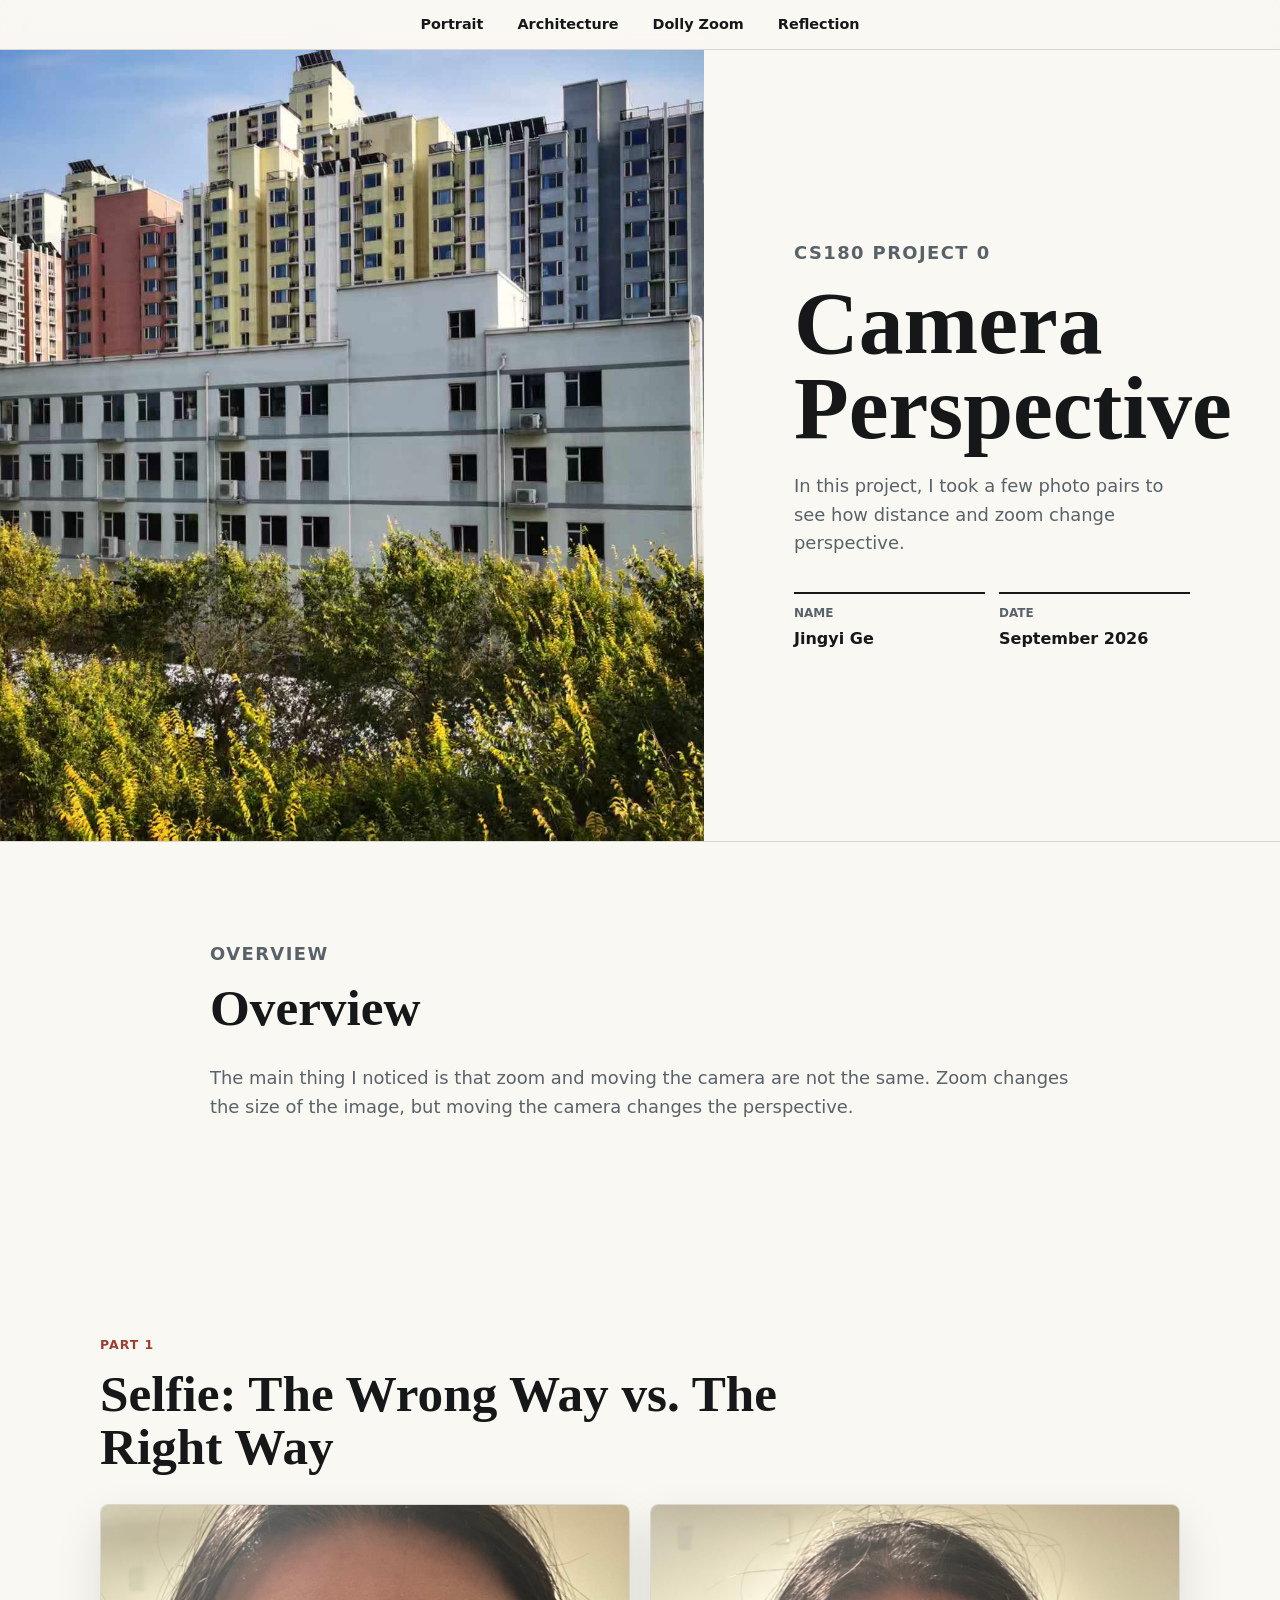
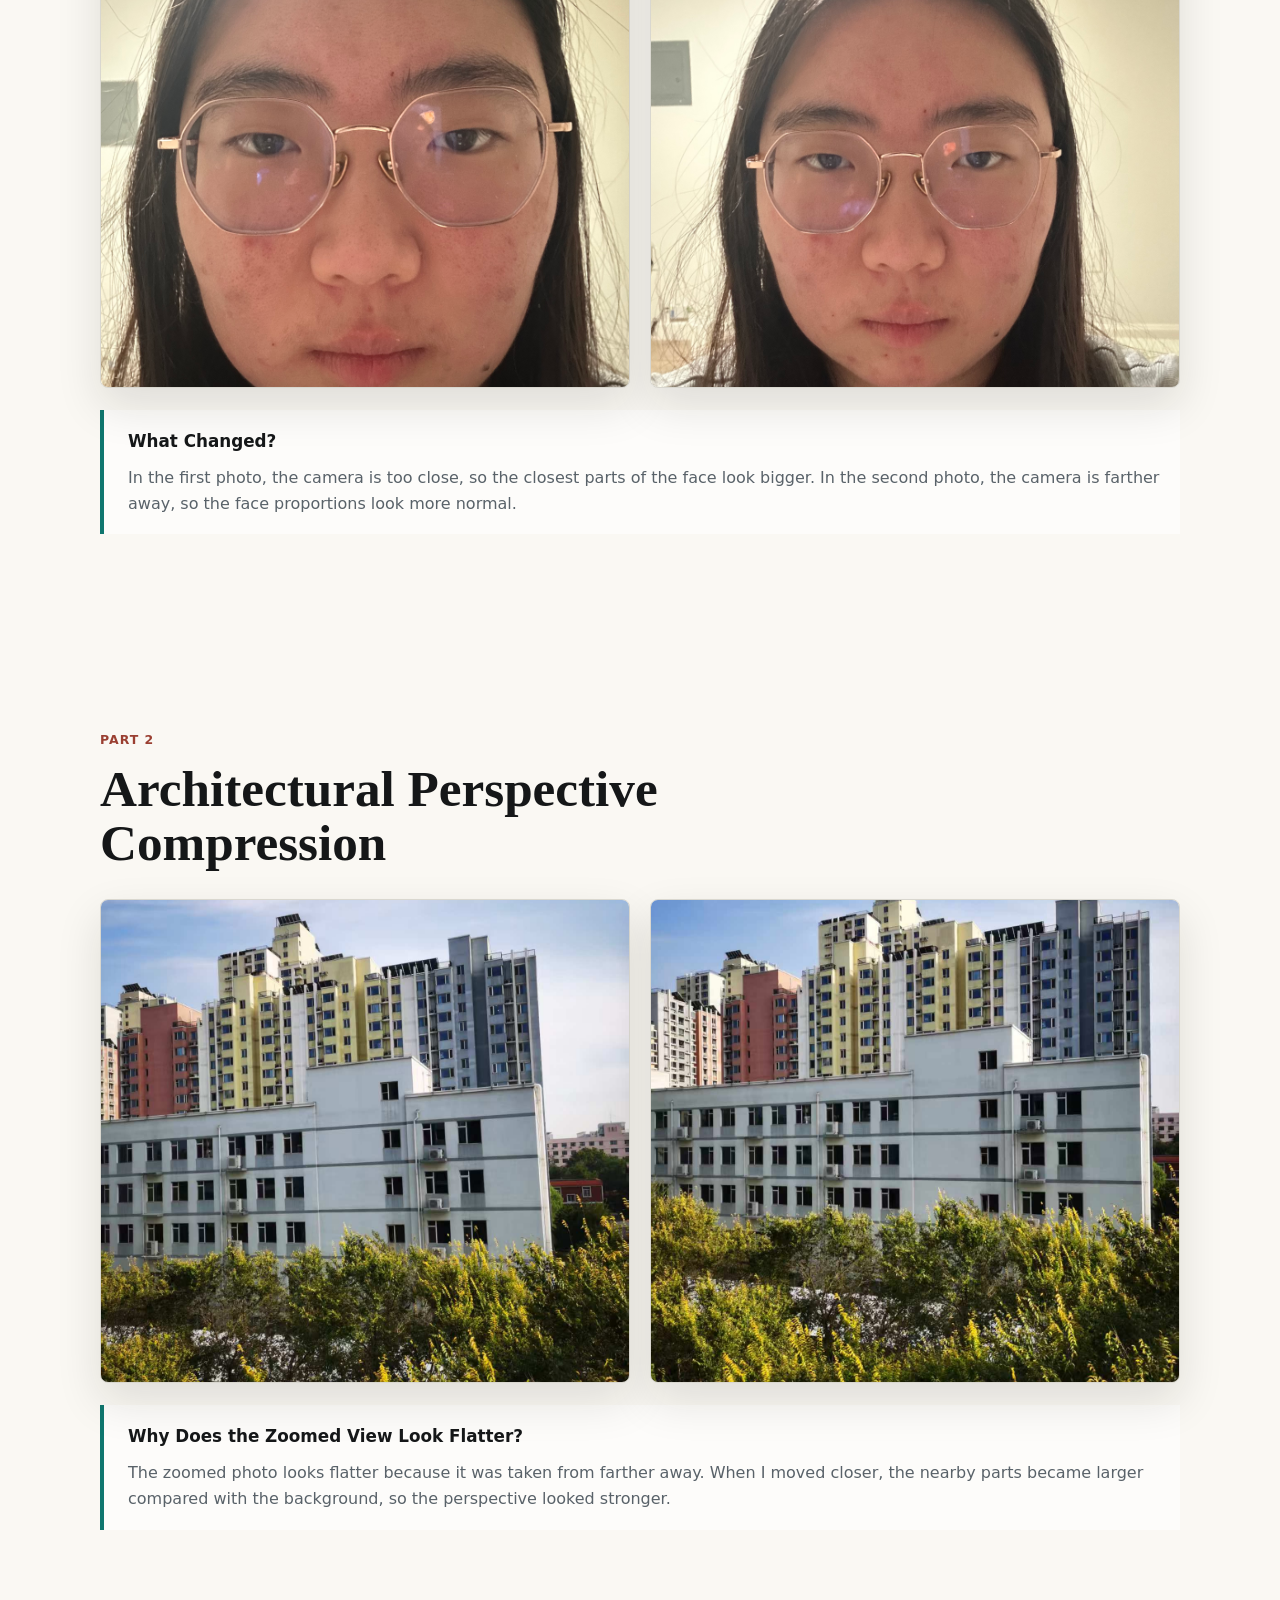
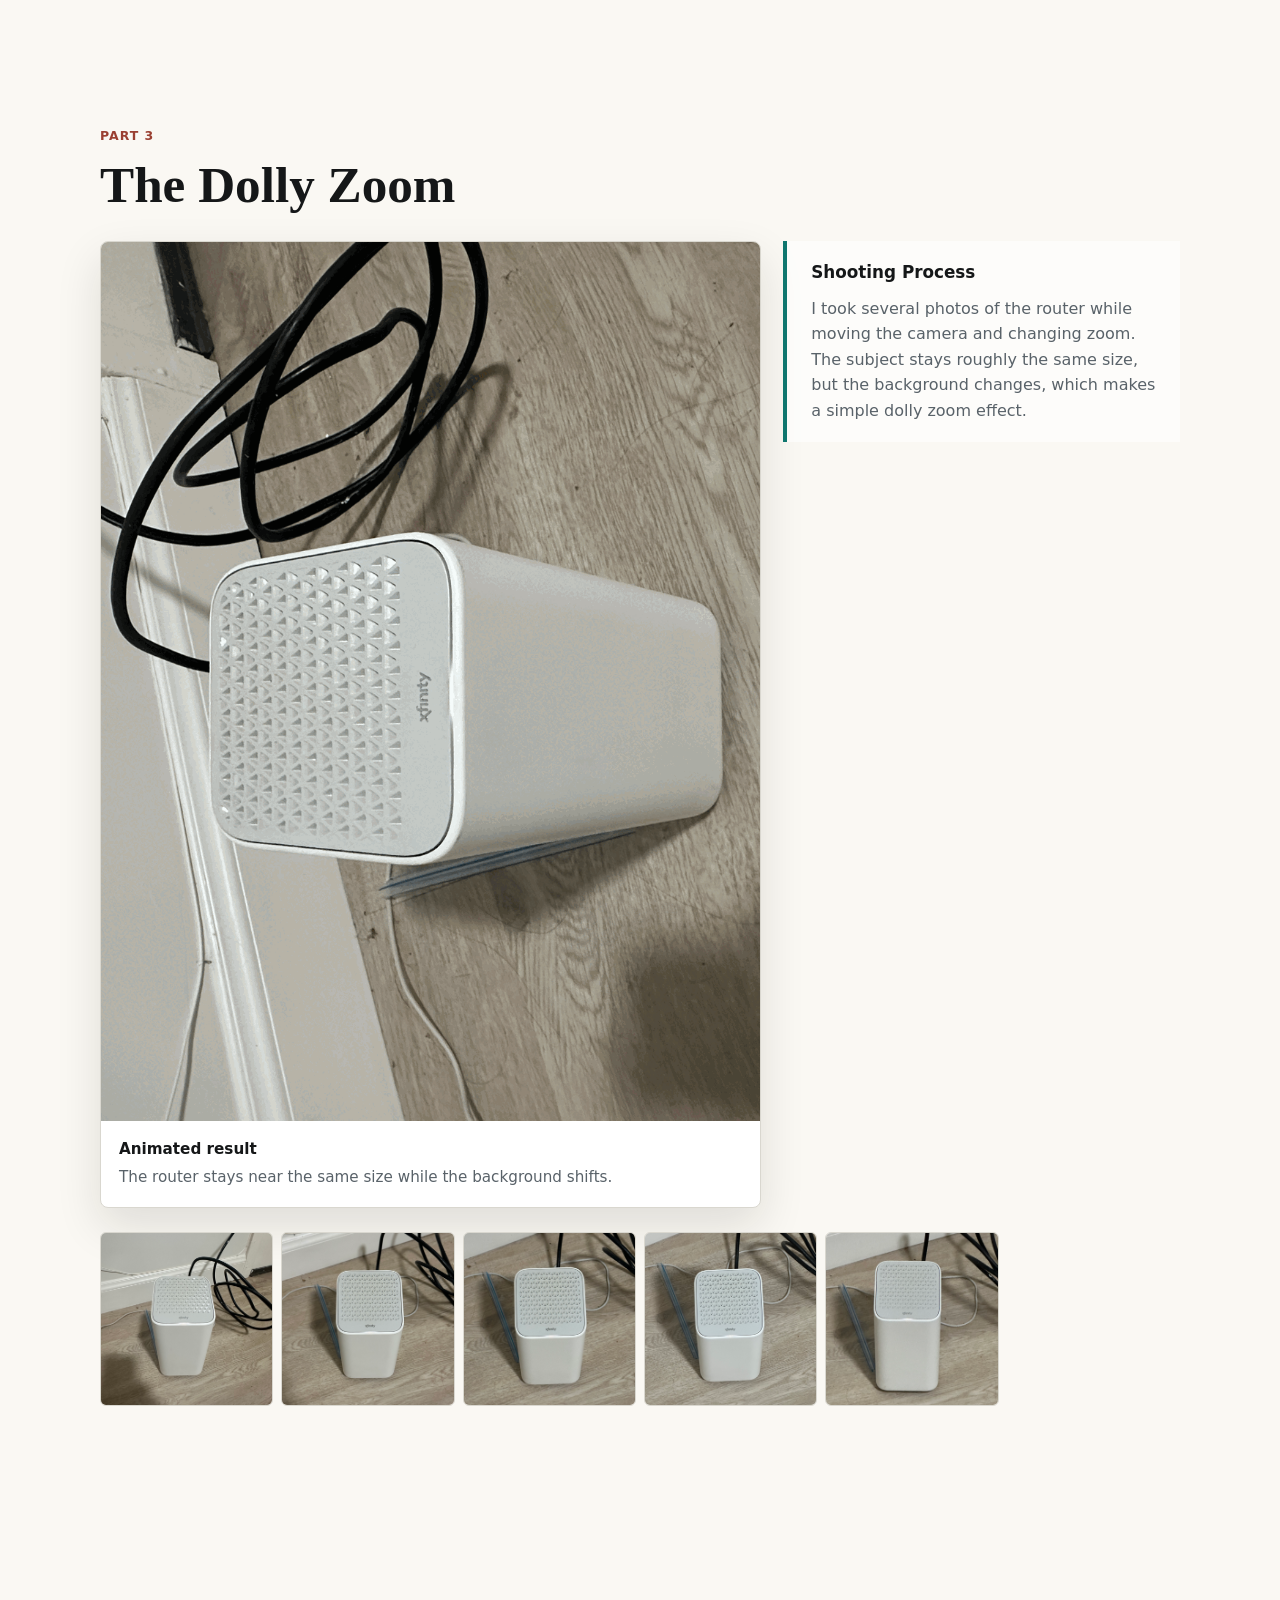
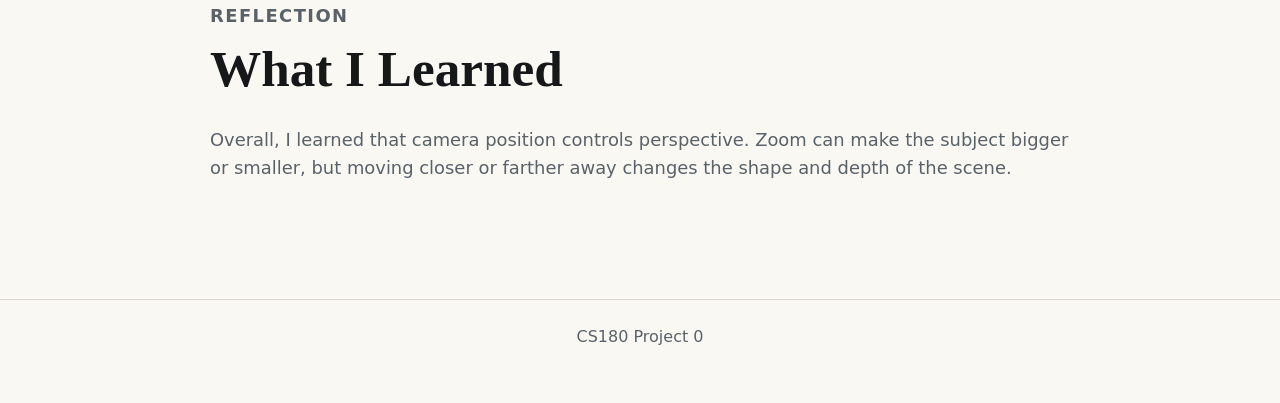
==== index.html @ f75aa6af "Add camera perspective project" ====
<!doctype html>
<html lang="en">
  <head>
    <meta charset="utf-8" />
    <meta name="viewport" content="width=device-width, initial-scale=1" />
    <title>Project 0: Becoming Friends with Your Camera</title>
    <meta
      name="description"
      content="A photography project exploring perspective, focal length, zoom, and the center of projection."
    />
    <link rel="stylesheet" href="assets/css/styles.css" />
  </head>
  <body>
    <header class="site-header">
      <nav class="nav" aria-label="Section navigation">
        <a href="#portrait">Portrait</a>
        <a href="#architecture">Architecture</a>
        <a href="#dolly">Dolly Zoom</a>
        <a href="#reflection">Reflection</a>
      </nav>
    </header>

    <main>
      <section class="hero" aria-labelledby="page-title">
        <div class="hero-media">
          <img
            src="assets/images/hero.jpg"
            alt="A selected project photograph showing perspective and depth"
            data-placeholder="Hero image: replace assets/images/hero.jpg with your favorite project photo"
          />
        </div>
        <div class="hero-copy">
          <p class="eyebrow">CS180 Project 0</p>
          <h1 id="page-title">Camera Perspective</h1>
          <p>
            In this project, I took a few photo pairs to see how distance and zoom
            change perspective.
          </p>
          <dl class="meta">
            <div>
              <dt>Name</dt>
              <dd>Jingyi Ge</dd>
            </div>
            <div>
              <dt>Date</dt>
              <dd>September 2026</dd>
            </div>
          </dl>
        </div>
      </section>

      <section class="section intro" id="overview">
        <div class="section-heading">
          <p class="eyebrow">Overview</p>
          <h2>Overview</h2>
        </div>
        <p>
          The main thing I noticed is that zoom and moving the camera are not the same.
          Zoom changes the size of the image, but moving the camera changes the
          perspective.
        </p>
      </section>

      <section class="section" id="portrait">
        <div class="section-heading">
          <p class="eyebrow">Part 1</p>
          <h2>Selfie: The Wrong Way vs. The Right Way</h2>
        </div>
        <div class="comparison-grid">
          <figure class="photo-card">
            <img
              src="assets/images/portrait-close.jpg"
              alt="Close-up portrait taken from a short distance"
              data-placeholder="Replace with your close-up portrait"
            />
            <figcaption>
              <strong>Close camera position</strong>
              The camera is very close, so the face looks more distorted.
            </figcaption>
          </figure>
          <figure class="photo-card">
            <img
              src="assets/images/portrait-zoom.jpg"
              alt="Portrait taken from farther away with zoom"
              data-placeholder="Replace with your stepped-back zoom portrait"
            />
            <figcaption>
              <strong>Stepped back with zoom</strong>
              I stepped back and zoomed in, so the face looks more natural.
            </figcaption>
          </figure>
        </div>
        <div class="analysis-block">
          <h3>What Changed?</h3>
          <p>
            In the first photo, the camera is too close, so the closest parts of the
            face look bigger. In the second photo, the camera is farther away, so the
            face proportions look more normal.
          </p>
        </div>
      </section>

      <section class="section" id="architecture">
        <div class="section-heading">
          <p class="eyebrow">Part 2</p>
          <h2>Architectural Perspective Compression</h2>
        </div>
        <div class="comparison-grid">
          <figure class="photo-card">
            <img
              src="assets/images/building-zoom.jpg"
              alt="Building photographed from far away with zoom"
              data-placeholder="Replace with your far-away zoomed building photo"
            />
            <figcaption>
              <strong>Far away with zoom</strong>
              From farther away, the buildings look more compressed.
            </figcaption>
          </figure>
          <figure class="photo-card">
            <img
              src="assets/images/building-wide.jpg"
              alt="Building photographed from closer up without zoom"
              data-placeholder="Replace with your close wide-angle building photo"
            />
            <figcaption>
              <strong>Closer without zoom</strong>
              From closer up, the scene has a stronger sense of depth.
            </figcaption>
          </figure>
        </div>
        <div class="analysis-block">
          <h3>Why Does the Zoomed View Look Flatter?</h3>
          <p>
            The zoomed photo looks flatter because it was taken from farther away.
            When I moved closer, the nearby parts became larger compared with the
            background, so the perspective looked stronger.
          </p>
        </div>
      </section>

      <section class="section dolly" id="dolly">
        <div class="section-heading">
          <p class="eyebrow">Part 3</p>
          <h2>The Dolly Zoom</h2>
        </div>
        <div class="dolly-layout">
          <figure class="photo-card feature-card">
            <img
              src="assets/gifs/dolly-zoom.gif"
              alt="Animated dolly zoom made from still photos"
              data-placeholder="Replace with your animated dolly zoom GIF"
            />
            <figcaption>
              <strong>Animated result</strong>
              The router stays near the same size while the background shifts.
            </figcaption>
          </figure>
          <div class="analysis-block">
            <h3>Shooting Process</h3>
            <p>
              I took several photos of the router while moving the camera and changing
              zoom. The subject stays roughly the same size, but the background changes,
              which makes a simple dolly zoom effect.
            </p>
          </div>
        </div>
        <div class="strip" aria-label="Dolly zoom frame strip">
          <img src="assets/images/dolly-01.jpg" alt="Dolly zoom frame 1" />
          <img src="assets/images/dolly-02.jpg" alt="Dolly zoom frame 2" />
          <img src="assets/images/dolly-03.jpg" alt="Dolly zoom frame 3" />
          <img src="assets/images/dolly-04.jpg" alt="Dolly zoom frame 4" />
          <img src="assets/images/dolly-05.jpg" alt="Dolly zoom frame 5" />
        </div>
      </section>

      <section class="section reflection" id="reflection">
        <div class="section-heading">
          <p class="eyebrow">Reflection</p>
          <h2>What I Learned</h2>
        </div>
        <p>
          Overall, I learned that camera position controls perspective. Zoom can make
          the subject bigger or smaller, but moving closer or farther away changes the
          shape and depth of the scene.
        </p>
      </section>
    </main>

    <footer class="footer">
      <p>
        CS180 Project 0
      </p>
    </footer>

    <script src="assets/js/placeholders.js"></script>
  </body>
</html>
---- assets/css/styles.css ----
:root {
  color-scheme: light;
  --ink: #151718;
  --muted: #596269;
  --paper: #faf8f3;
  --surface: #ffffff;
  --line: #d9d7cf;
  --accent: #0f766e;
  --accent-dark: #124f4a;
  --brick: #9a3f31;
  --gold: #c38b28;
  --shadow: 0 18px 45px rgba(23, 23, 20, 0.12);
  --radius: 8px;
  font-family:
    Inter, ui-sans-serif, system-ui, -apple-system, BlinkMacSystemFont, "Segoe UI",
    sans-serif;
}

* {
  box-sizing: border-box;
}

html {
  scroll-behavior: smooth;
}

body {
  margin: 0;
  background: var(--paper);
  color: var(--ink);
  line-height: 1.6;
}

img {
  display: block;
  width: 100%;
  height: 100%;
  object-fit: cover;
  background: #ece8de;
}

.site-header {
  position: sticky;
  top: 0;
  z-index: 10;
  border-bottom: 1px solid rgba(21, 23, 24, 0.14);
  background: rgba(250, 248, 243, 0.88);
  backdrop-filter: blur(16px);
}

.nav {
  display: flex;
  justify-content: center;
  gap: clamp(12px, 3vw, 34px);
  max-width: 1120px;
  margin: 0 auto;
  padding: 13px 20px;
  overflow-x: auto;
}

.nav a {
  color: var(--ink);
  font-size: 0.9rem;
  font-weight: 700;
  text-decoration: none;
  white-space: nowrap;
}

.nav a:hover,
.nav a:focus-visible {
  color: var(--accent);
}

.hero {
  display: grid;
  grid-template-columns: minmax(0, 1.1fr) minmax(340px, 0.9fr);
  min-height: 88vh;
  border-bottom: 1px solid var(--line);
}

.hero-media {
  min-height: 480px;
  background: #d8d1c2;
}

.hero-copy {
  align-self: center;
  max-width: 620px;
  padding: clamp(42px, 8vw, 90px);
}

.eyebrow {
  margin: 0 0 12px;
  color: var(--brick);
  font-size: 0.78rem;
  font-weight: 800;
  letter-spacing: 0.08em;
  text-transform: uppercase;
}

h1,
h2,
h3,
p {
  margin-top: 0;
}

h1 {
  margin-bottom: 22px;
  font-family: Georgia, "Times New Roman", serif;
  font-size: clamp(3rem, 7vw, 6.8rem);
  line-height: 0.95;
  letter-spacing: 0;
}

h2 {
  margin-bottom: 16px;
  font-family: Georgia, "Times New Roman", serif;
  font-size: clamp(2rem, 4vw, 3.8rem);
  line-height: 1.04;
  letter-spacing: 0;
}

h3 {
  margin-bottom: 10px;
  font-size: 1.05rem;
}

.hero-copy > p {
  max-width: 46rem;
  color: var(--muted);
  font-size: 1.12rem;
}

.meta {
  display: grid;
  grid-template-columns: repeat(2, minmax(0, 1fr));
  gap: 14px;
  margin: 34px 0 0;
}

.meta div {
  border-top: 2px solid var(--ink);
  padding-top: 10px;
}

.meta dt {
  color: var(--muted);
  font-size: 0.75rem;
  font-weight: 800;
  text-transform: uppercase;
}

.meta dd {
  margin: 3px 0 0;
  font-weight: 800;
}

.section {
  max-width: 1120px;
  margin: 0 auto;
  padding: clamp(54px, 8vw, 98px) 20px;
}

.intro,
.reflection {
  max-width: 900px;
}

.intro p,
.reflection p {
  color: var(--muted);
  font-size: 1.12rem;
}

.section-heading {
  max-width: 780px;
  margin-bottom: 30px;
}

.comparison-grid {
  display: grid;
  grid-template-columns: repeat(2, minmax(0, 1fr));
  gap: 20px;
}

.photo-card {
  margin: 0;
  overflow: hidden;
  border: 1px solid var(--line);
  border-radius: var(--radius);
  background: var(--surface);
  box-shadow: var(--shadow);
}

.photo-card img {
  aspect-ratio: 4 / 3;
}

.photo-card figcaption {
  padding: 16px 18px 18px;
  color: var(--muted);
  font-size: 0.95rem;
}

.photo-card strong {
  display: block;
  margin-bottom: 4px;
  color: var(--ink);
}

.analysis-block {
  margin-top: 22px;
  border-left: 4px solid var(--accent);
  padding: 18px 20px 18px 24px;
  background: rgba(255, 255, 255, 0.62);
}

.analysis-block p {
  margin-bottom: 0;
  color: var(--muted);
}

.dolly-layout {
  display: grid;
  grid-template-columns: minmax(0, 1.25fr) minmax(300px, 0.75fr);
  gap: 22px;
  align-items: start;
}

.dolly-layout .analysis-block {
  margin-top: 0;
}

.feature-card img {
  aspect-ratio: 3 / 4;
}

.strip {
  display: grid;
  grid-template-columns: repeat(6, minmax(0, 1fr));
  gap: 8px;
  margin-top: 24px;
}

.strip img {
  aspect-ratio: 1 / 1;
  border-radius: 6px;
  border: 1px solid var(--line);
}

.footer {
  border-top: 1px solid var(--line);
  padding: 24px 20px 38px;
  color: var(--muted);
  text-align: center;
}

.missing-image {
  display: grid;
  min-height: 240px;
  place-items: center;
  padding: 24px;
  background:
    linear-gradient(135deg, rgba(15, 118, 110, 0.18), rgba(154, 63, 49, 0.14)),
    #f1ece1;
  color: var(--accent-dark);
  font-weight: 800;
  text-align: center;
}

@media (max-width: 820px) {
  .hero,
  .comparison-grid,
  .dolly-layout {
    grid-template-columns: 1fr;
  }

  .hero {
    min-height: auto;
  }

  .hero-media {
    min-height: 46vh;
  }

  .hero-copy {
    padding: 38px 20px 52px;
  }

  .meta {
    grid-template-columns: 1fr;
  }

  .strip {
    grid-template-columns: repeat(3, minmax(0, 1fr));
  }
}

@media print {
  .site-header {
    position: static;
  }

  .section {
    break-inside: avoid;
    padding-top: 44px;
    padding-bottom: 44px;
  }

  .hero {
    min-height: auto;
  }
}
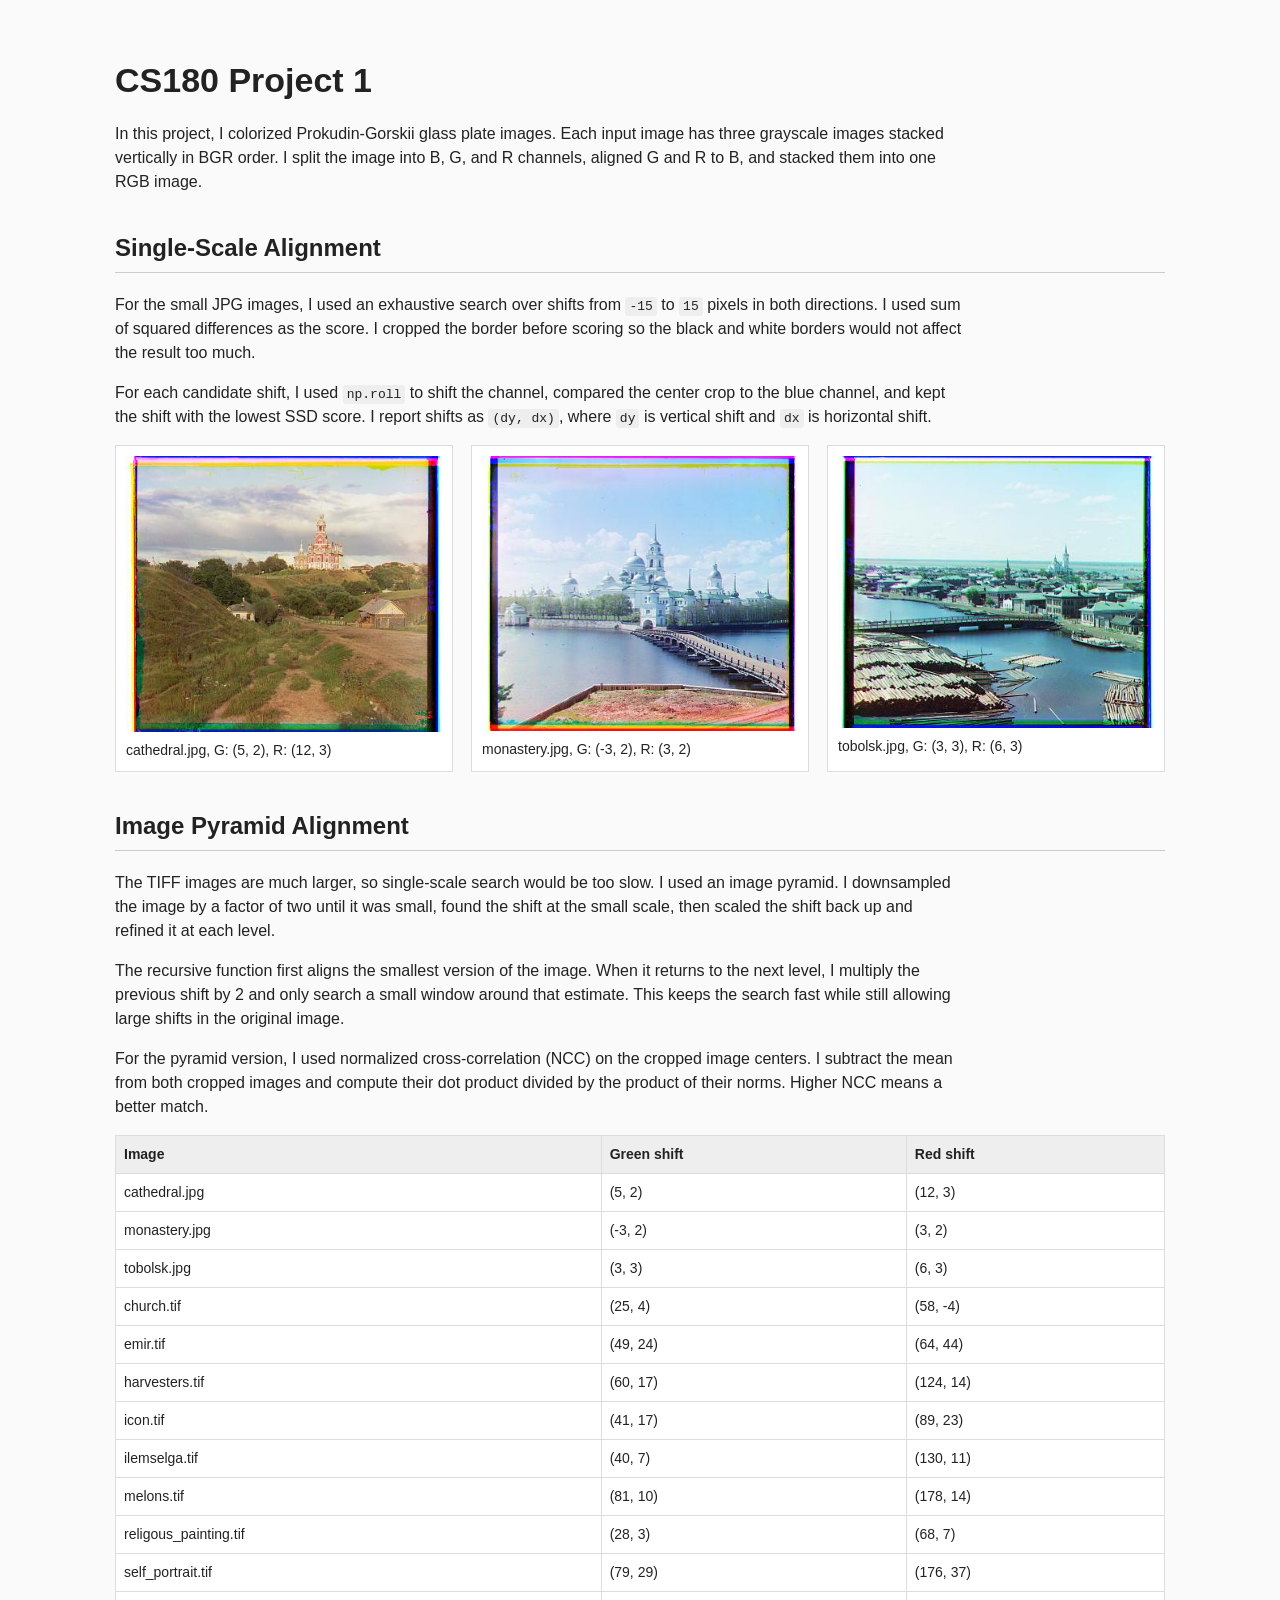
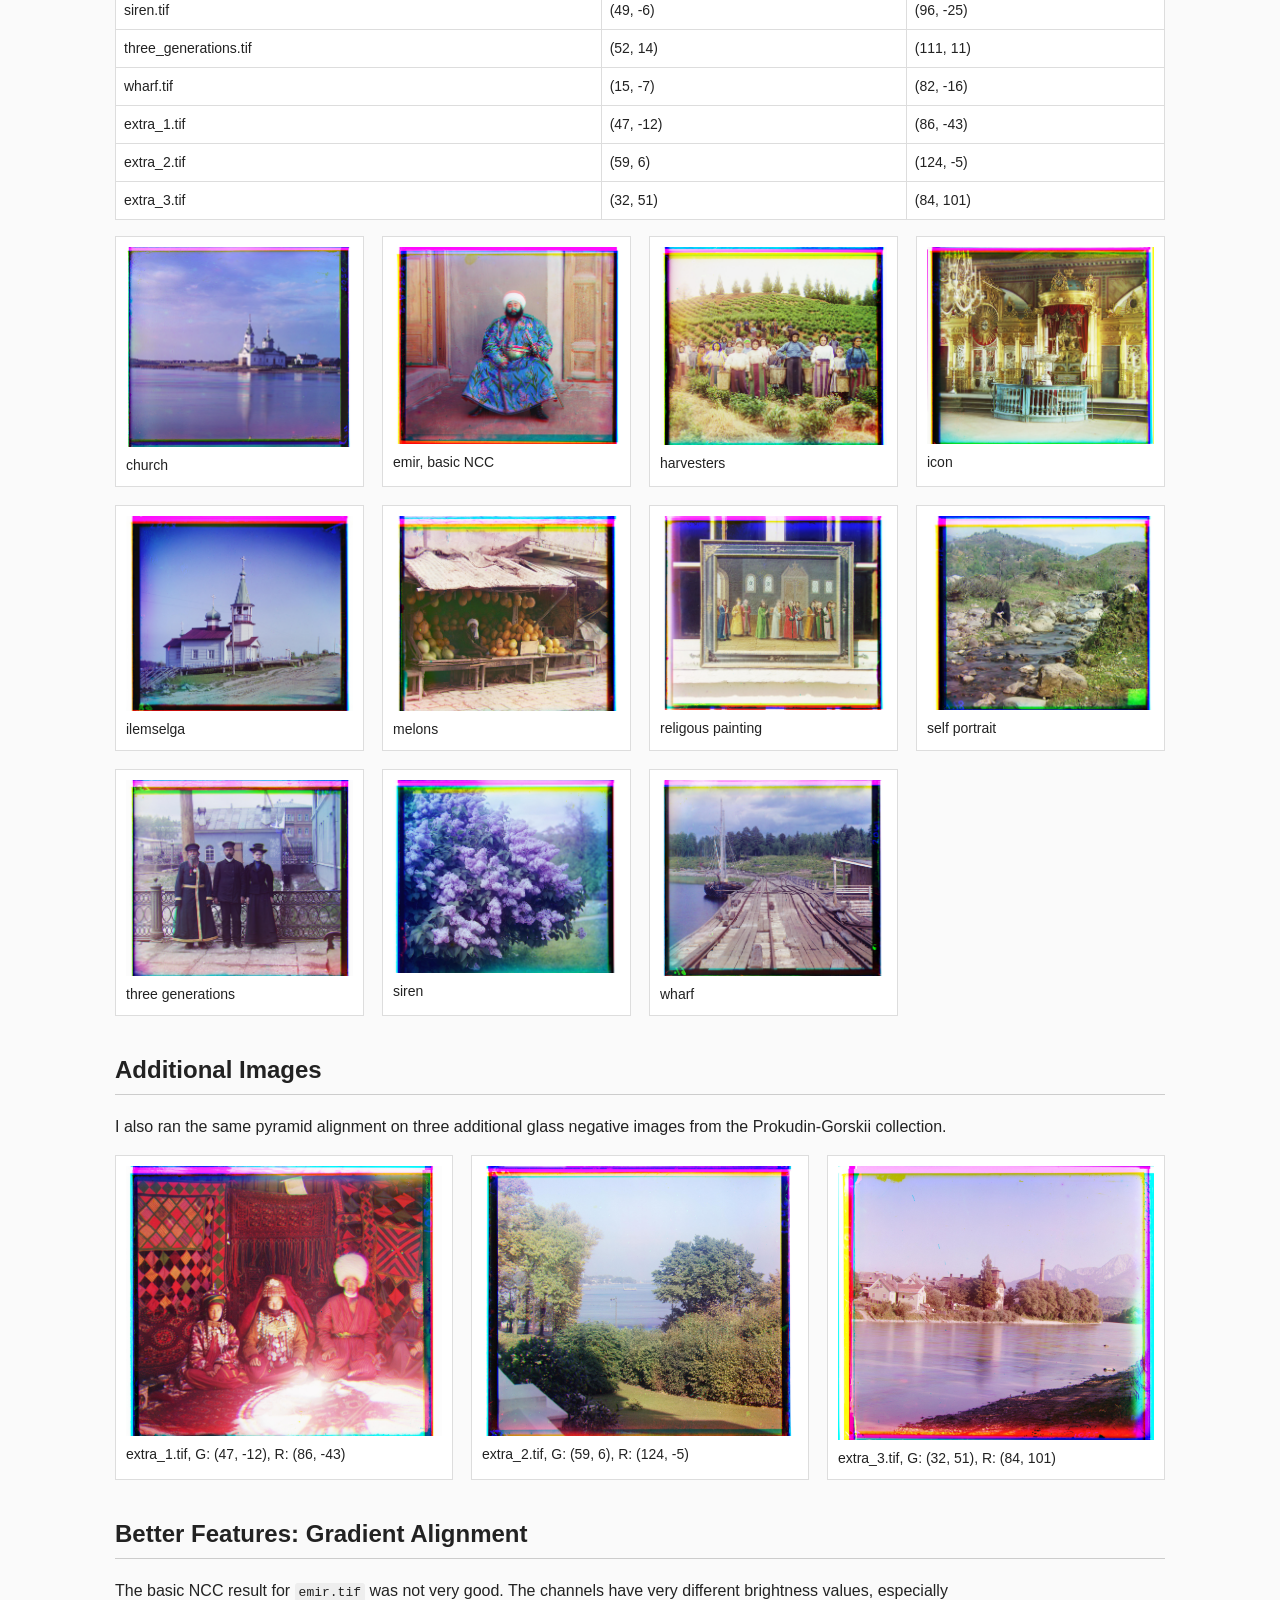
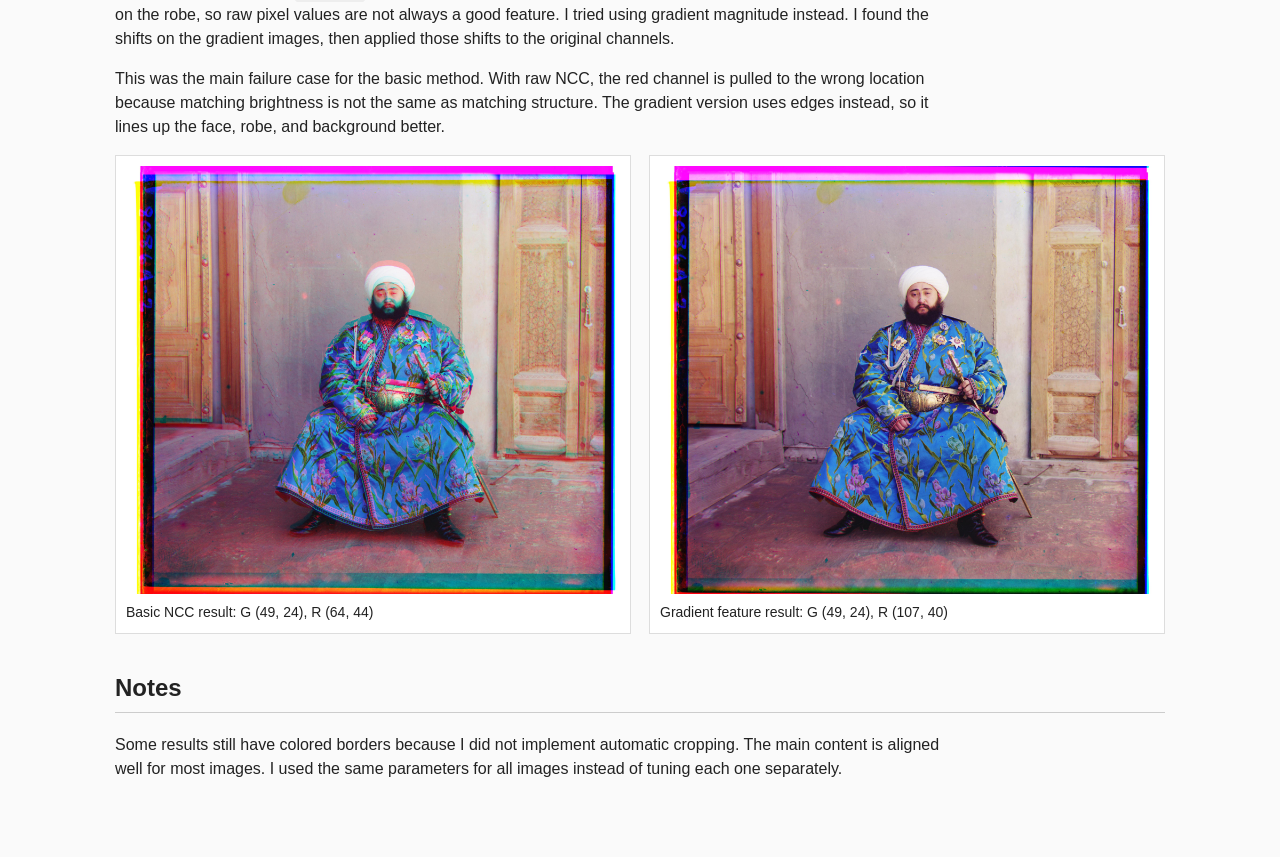
==== commit 140185a8: "Add project 1 website" ====
--- a/index.html
+++ b/index.html
@@ -1,198 +1,234 @@
 <!doctype html>
 <html lang="en">
-  <head>
-    <meta charset="utf-8" />
-    <meta name="viewport" content="width=device-width, initial-scale=1" />
-    <title>Project 0: Becoming Friends with Your Camera</title>
-    <meta
-      name="description"
-      content="A photography project exploring perspective, focal length, zoom, and the center of projection."
-    />
-    <link rel="stylesheet" href="assets/css/styles.css" />
-  </head>
-  <body>
-    <header class="site-header">
-      <nav class="nav" aria-label="Section navigation">
-        <a href="#portrait">Portrait</a>
-        <a href="#architecture">Architecture</a>
-        <a href="#dolly">Dolly Zoom</a>
-        <a href="#reflection">Reflection</a>
-      </nav>
-    </header>
-
-    <main>
-      <section class="hero" aria-labelledby="page-title">
-        <div class="hero-media">
-          <img
-            src="assets/images/hero.jpg"
-            alt="A selected project photograph showing perspective and depth"
-            data-placeholder="Hero image: replace assets/images/hero.jpg with your favorite project photo"
-          />
-        </div>
-        <div class="hero-copy">
-          <p class="eyebrow">CS180 Project 0</p>
-          <h1 id="page-title">Camera Perspective</h1>
-          <p>
-            In this project, I took a few photo pairs to see how distance and zoom
-            change perspective.
-          </p>
-          <dl class="meta">
-            <div>
-              <dt>Name</dt>
-              <dd>Jingyi Ge</dd>
-            </div>
-            <div>
-              <dt>Date</dt>
-              <dd>September 2026</dd>
-            </div>
-          </dl>
-        </div>
-      </section>
-
-      <section class="section intro" id="overview">
-        <div class="section-heading">
-          <p class="eyebrow">Overview</p>
-          <h2>Overview</h2>
-        </div>
-        <p>
-          The main thing I noticed is that zoom and moving the camera are not the same.
-          Zoom changes the size of the image, but moving the camera changes the
-          perspective.
-        </p>
-      </section>
-
-      <section class="section" id="portrait">
-        <div class="section-heading">
-          <p class="eyebrow">Part 1</p>
-          <h2>Selfie: The Wrong Way vs. The Right Way</h2>
-        </div>
-        <div class="comparison-grid">
-          <figure class="photo-card">
-            <img
-              src="assets/images/portrait-close.jpg"
-              alt="Close-up portrait taken from a short distance"
-              data-placeholder="Replace with your close-up portrait"
-            />
-            <figcaption>
-              <strong>Close camera position</strong>
-              The camera is very close, so the face looks more distorted.
-            </figcaption>
-          </figure>
-          <figure class="photo-card">
-            <img
-              src="assets/images/portrait-zoom.jpg"
-              alt="Portrait taken from farther away with zoom"
-              data-placeholder="Replace with your stepped-back zoom portrait"
-            />
-            <figcaption>
-              <strong>Stepped back with zoom</strong>
-              I stepped back and zoomed in, so the face looks more natural.
-            </figcaption>
-          </figure>
-        </div>
-        <div class="analysis-block">
-          <h3>What Changed?</h3>
-          <p>
-            In the first photo, the camera is too close, so the closest parts of the
-            face look bigger. In the second photo, the camera is farther away, so the
-            face proportions look more normal.
-          </p>
-        </div>
-      </section>
-
-      <section class="section" id="architecture">
-        <div class="section-heading">
-          <p class="eyebrow">Part 2</p>
-          <h2>Architectural Perspective Compression</h2>
-        </div>
-        <div class="comparison-grid">
-          <figure class="photo-card">
-            <img
-              src="assets/images/building-zoom.jpg"
-              alt="Building photographed from far away with zoom"
-              data-placeholder="Replace with your far-away zoomed building photo"
-            />
-            <figcaption>
-              <strong>Far away with zoom</strong>
-              From farther away, the buildings look more compressed.
-            </figcaption>
-          </figure>
-          <figure class="photo-card">
-            <img
-              src="assets/images/building-wide.jpg"
-              alt="Building photographed from closer up without zoom"
-              data-placeholder="Replace with your close wide-angle building photo"
-            />
-            <figcaption>
-              <strong>Closer without zoom</strong>
-              From closer up, the scene has a stronger sense of depth.
-            </figcaption>
-          </figure>
-        </div>
-        <div class="analysis-block">
-          <h3>Why Does the Zoomed View Look Flatter?</h3>
-          <p>
-            The zoomed photo looks flatter because it was taken from farther away.
-            When I moved closer, the nearby parts became larger compared with the
-            background, so the perspective looked stronger.
-          </p>
-        </div>
-      </section>
-
-      <section class="section dolly" id="dolly">
-        <div class="section-heading">
-          <p class="eyebrow">Part 3</p>
-          <h2>The Dolly Zoom</h2>
-        </div>
-        <div class="dolly-layout">
-          <figure class="photo-card feature-card">
-            <img
-              src="assets/gifs/dolly-zoom.gif"
-              alt="Animated dolly zoom made from still photos"
-              data-placeholder="Replace with your animated dolly zoom GIF"
-            />
-            <figcaption>
-              <strong>Animated result</strong>
-              The router stays near the same size while the background shifts.
-            </figcaption>
-          </figure>
-          <div class="analysis-block">
-            <h3>Shooting Process</h3>
-            <p>
-              I took several photos of the router while moving the camera and changing
-              zoom. The subject stays roughly the same size, but the background changes,
-              which makes a simple dolly zoom effect.
-            </p>
-          </div>
-        </div>
-        <div class="strip" aria-label="Dolly zoom frame strip">
-          <img src="assets/images/dolly-01.jpg" alt="Dolly zoom frame 1" />
-          <img src="assets/images/dolly-02.jpg" alt="Dolly zoom frame 2" />
-          <img src="assets/images/dolly-03.jpg" alt="Dolly zoom frame 3" />
-          <img src="assets/images/dolly-04.jpg" alt="Dolly zoom frame 4" />
-          <img src="assets/images/dolly-05.jpg" alt="Dolly zoom frame 5" />
-        </div>
-      </section>
-
-      <section class="section reflection" id="reflection">
-        <div class="section-heading">
-          <p class="eyebrow">Reflection</p>
-          <h2>What I Learned</h2>
-        </div>
-        <p>
-          Overall, I learned that camera position controls perspective. Zoom can make
-          the subject bigger or smaller, but moving closer or farther away changes the
-          shape and depth of the scene.
-        </p>
-      </section>
-    </main>
-
-    <footer class="footer">
-      <p>
-        CS180 Project 0
-      </p>
-    </footer>
-
-    <script src="assets/js/placeholders.js"></script>
-  </body>
+<head>
+  <meta charset="utf-8">
+  <meta name="viewport" content="width=device-width, initial-scale=1">
+  <title>CS180 Project 1</title>
+  <style>
+    body {
+      margin: 0;
+      font-family: Arial, Helvetica, sans-serif;
+      line-height: 1.5;
+      color: #222;
+      background: #fafafa;
+    }
+    main {
+      max-width: 1050px;
+      margin: 0 auto;
+      padding: 32px 20px 60px;
+    }
+    h1 {
+      margin-bottom: 6px;
+      font-size: 34px;
+    }
+    h2 {
+      margin-top: 36px;
+      padding-bottom: 6px;
+      border-bottom: 1px solid #ccc;
+    }
+    p {
+      max-width: 850px;
+    }
+    code {
+      background: #eee;
+      padding: 2px 4px;
+      border-radius: 3px;
+    }
+    .grid {
+      display: grid;
+      grid-template-columns: repeat(auto-fit, minmax(220px, 1fr));
+      gap: 18px;
+      margin-top: 16px;
+    }
+    figure {
+      margin: 0;
+      background: white;
+      border: 1px solid #ddd;
+      padding: 10px;
+    }
+    img {
+      width: 100%;
+      display: block;
+      cursor: zoom-in;
+    }
+    figcaption {
+      margin-top: 8px;
+      font-size: 14px;
+    }
+    table {
+      border-collapse: collapse;
+      width: 100%;
+      background: white;
+      margin-top: 14px;
+      font-size: 14px;
+    }
+    th, td {
+      border: 1px solid #ddd;
+      padding: 8px;
+      text-align: left;
+    }
+    th {
+      background: #eee;
+    }
+  </style>
+</head>
+<body>
+  <main>
+    <h1>CS180 Project 1</h1>
+    <p>
+      In this project, I colorized Prokudin-Gorskii glass plate images. Each input image has
+      three grayscale images stacked vertically in BGR order. I split the image into B, G,
+      and R channels, aligned G and R to B, and stacked them into one RGB image.
+    </p>
+
+    <h2>Single-Scale Alignment</h2>
+    <p>
+      For the small JPG images, I used an exhaustive search over shifts from
+      <code>-15</code> to <code>15</code> pixels in both directions. I used sum of squared
+      differences as the score. I cropped the border before scoring so the black and white
+      borders would not affect the result too much.
+    </p>
+    <p>
+      For each candidate shift, I used <code>np.roll</code> to shift the channel, compared
+      the center crop to the blue channel, and kept the shift with the lowest SSD score.
+      I report shifts as <code>(dy, dx)</code>, where <code>dy</code> is vertical shift and
+      <code>dx</code> is horizontal shift.
+    </p>
+    <div class="grid">
+      <figure>
+        <img src="results/cathedral_result.jpg" alt="cathedral result">
+        <figcaption>cathedral.jpg, G: (5, 2), R: (12, 3)</figcaption>
+      </figure>
+      <figure>
+        <img src="results/monastery_result.jpg" alt="monastery result">
+        <figcaption>monastery.jpg, G: (-3, 2), R: (3, 2)</figcaption>
+      </figure>
+      <figure>
+        <img src="results/tobolsk_result.jpg" alt="tobolsk result">
+        <figcaption>tobolsk.jpg, G: (3, 3), R: (6, 3)</figcaption>
+      </figure>
+    </div>
+
+    <h2>Image Pyramid Alignment</h2>
+    <p>
+      The TIFF images are much larger, so single-scale search would be too slow. I used an
+      image pyramid. I downsampled the image by a factor of two until it was small, found the
+      shift at the small scale, then scaled the shift back up and refined it at each level.
+    </p>
+    <p>
+      The recursive function first aligns the smallest version of the image. When it returns
+      to the next level, I multiply the previous shift by 2 and only search a small window
+      around that estimate. This keeps the search fast while still allowing large shifts in
+      the original image.
+    </p>
+    <p>
+      For the pyramid version, I used normalized cross-correlation (NCC) on the cropped
+      image centers. I subtract the mean from both cropped images and compute their dot
+      product divided by the product of their norms. Higher NCC means a better match.
+    </p>
+
+    <table>
+      <thead>
+        <tr>
+          <th>Image</th>
+          <th>Green shift</th>
+          <th>Red shift</th>
+        </tr>
+      </thead>
+      <tbody>
+        <tr><td>cathedral.jpg</td><td>(5, 2)</td><td>(12, 3)</td></tr>
+        <tr><td>monastery.jpg</td><td>(-3, 2)</td><td>(3, 2)</td></tr>
+        <tr><td>tobolsk.jpg</td><td>(3, 3)</td><td>(6, 3)</td></tr>
+        <tr><td>church.tif</td><td>(25, 4)</td><td>(58, -4)</td></tr>
+        <tr><td>emir.tif</td><td>(49, 24)</td><td>(64, 44)</td></tr>
+        <tr><td>harvesters.tif</td><td>(60, 17)</td><td>(124, 14)</td></tr>
+        <tr><td>icon.tif</td><td>(41, 17)</td><td>(89, 23)</td></tr>
+        <tr><td>ilemselga.tif</td><td>(40, 7)</td><td>(130, 11)</td></tr>
+        <tr><td>melons.tif</td><td>(81, 10)</td><td>(178, 14)</td></tr>
+        <tr><td>religous_painting.tif</td><td>(28, 3)</td><td>(68, 7)</td></tr>
+        <tr><td>self_portrait.tif</td><td>(79, 29)</td><td>(176, 37)</td></tr>
+        <tr><td>siren.tif</td><td>(49, -6)</td><td>(96, -25)</td></tr>
+        <tr><td>three_generations.tif</td><td>(52, 14)</td><td>(111, 11)</td></tr>
+        <tr><td>wharf.tif</td><td>(15, -7)</td><td>(82, -16)</td></tr>
+        <tr><td>extra_1.tif</td><td>(47, -12)</td><td>(86, -43)</td></tr>
+        <tr><td>extra_2.tif</td><td>(59, 6)</td><td>(124, -5)</td></tr>
+        <tr><td>extra_3.tif</td><td>(32, 51)</td><td>(84, 101)</td></tr>
+      </tbody>
+    </table>
+
+    <div class="grid">
+      <figure><img src="results_pyramid/church_result.jpg" alt="church"><figcaption>church</figcaption></figure>
+      <figure><img src="results_pyramid/emir_result.jpg" alt="emir"><figcaption>emir, basic NCC</figcaption></figure>
+      <figure><img src="results_pyramid/harvesters_result.jpg" alt="harvesters"><figcaption>harvesters</figcaption></figure>
+      <figure><img src="results_pyramid/icon_result.jpg" alt="icon"><figcaption>icon</figcaption></figure>
+      <figure><img src="results_pyramid/ilemselga_result.jpg" alt="ilemselga"><figcaption>ilemselga</figcaption></figure>
+      <figure><img src="results_pyramid/melons_result.jpg" alt="melons"><figcaption>melons</figcaption></figure>
+      <figure><img src="results_pyramid/religous_painting_result.jpg" alt="religous painting"><figcaption>religous painting</figcaption></figure>
+      <figure><img src="results_pyramid/self_portrait_result.jpg" alt="self portrait"><figcaption>self portrait</figcaption></figure>
+      <figure><img src="results_pyramid/three_generations_result.jpg" alt="three generations"><figcaption>three generations</figcaption></figure>
+      <figure><img src="results_pyramid/siren_result.jpg" alt="siren"><figcaption>siren</figcaption></figure>
+      <figure><img src="results_pyramid/wharf_result.jpg" alt="wharf"><figcaption>wharf</figcaption></figure>
+    </div>
+
+    <h2>Additional Images</h2>
+    <p>
+      I also ran the same pyramid alignment on three additional glass negative images from
+      the Prokudin-Gorskii collection.
+    </p>
+    <div class="grid">
+      <figure>
+        <img src="results_pyramid/extra_1_result.jpg" alt="extra 1">
+        <figcaption>extra_1.tif, G: (47, -12), R: (86, -43)</figcaption>
+      </figure>
+      <figure>
+        <img src="results_pyramid/extra_2_result.jpg" alt="extra 2">
+        <figcaption>extra_2.tif, G: (59, 6), R: (124, -5)</figcaption>
+      </figure>
+      <figure>
+        <img src="results_pyramid/extra_3_result.jpg" alt="extra 3">
+        <figcaption>extra_3.tif, G: (32, 51), R: (84, 101)</figcaption>
+      </figure>
+    </div>
+
+    <h2>Better Features: Gradient Alignment</h2>
+    <p>
+      The basic NCC result for <code>emir.tif</code> was not very good. The channels have
+      very different brightness values, especially on the robe, so raw pixel values are not
+      always a good feature. I tried using gradient magnitude instead. I found the shifts on
+      the gradient images, then applied those shifts to the original channels.
+    </p>
+    <p>
+      This was the main failure case for the basic method. With raw NCC, the red channel is
+      pulled to the wrong location because matching brightness is not the same as matching
+      structure. The gradient version uses edges instead, so it lines up the face, robe, and
+      background better.
+    </p>
+    <div class="grid">
+      <figure>
+        <img src="results_pyramid/emir_result.jpg" alt="basic emir result">
+        <figcaption>Basic NCC result: G (49, 24), R (64, 44)</figcaption>
+      </figure>
+      <figure>
+        <img src="results_better_features/emir_edge_result.jpg" alt="edge emir result">
+        <figcaption>Gradient feature result: G (49, 24), R (107, 40)</figcaption>
+      </figure>
+    </div>
+
+    <h2>Notes</h2>
+    <p>
+      Some results still have colored borders because I did not implement automatic cropping.
+      The main content is aligned well for most images. I used the same parameters for all
+      images instead of tuning each one separately.
+    </p>
+  </main>
+  <script>
+    document.querySelectorAll("figure img").forEach(function(img) {
+      var link = document.createElement("a");
+      link.href = img.getAttribute("src");
+      link.target = "_blank";
+      img.parentNode.insertBefore(link, img);
+      link.appendChild(img);
+    });
+  </script>
+</body>
 </html>
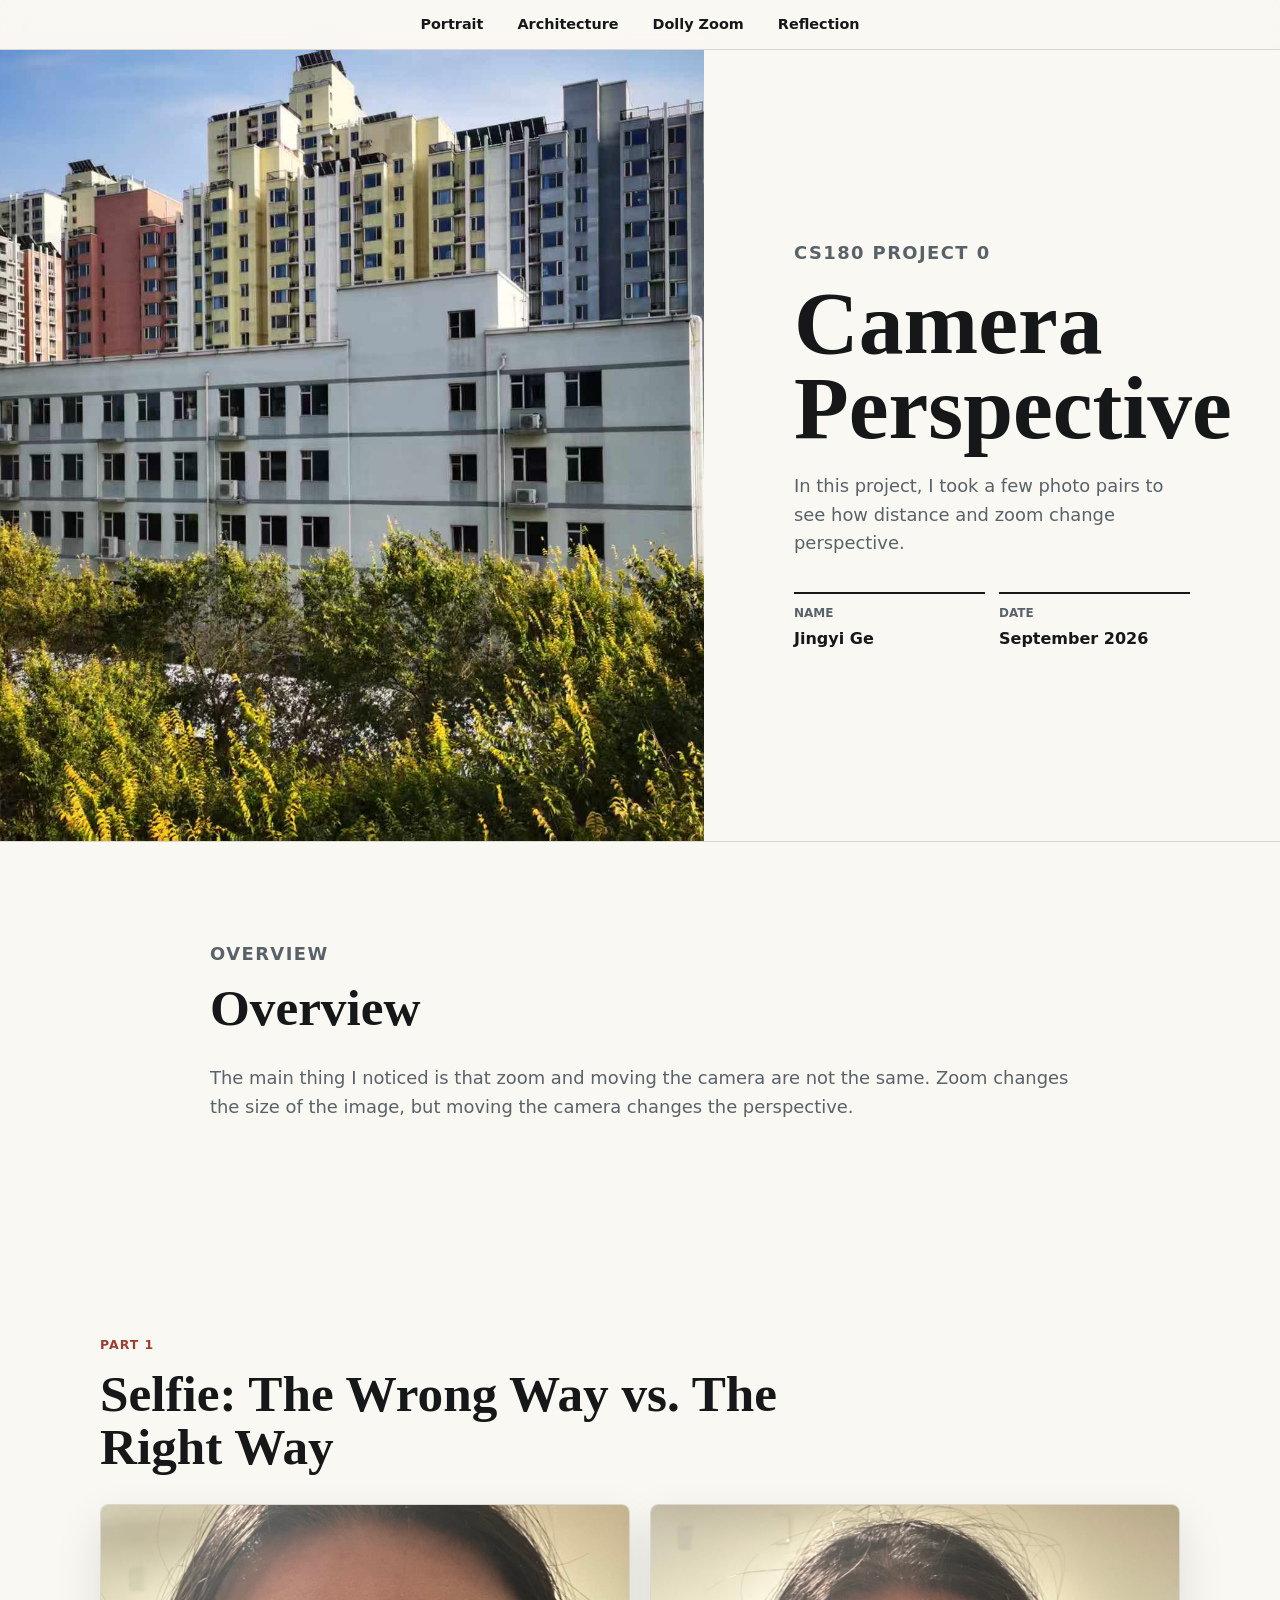
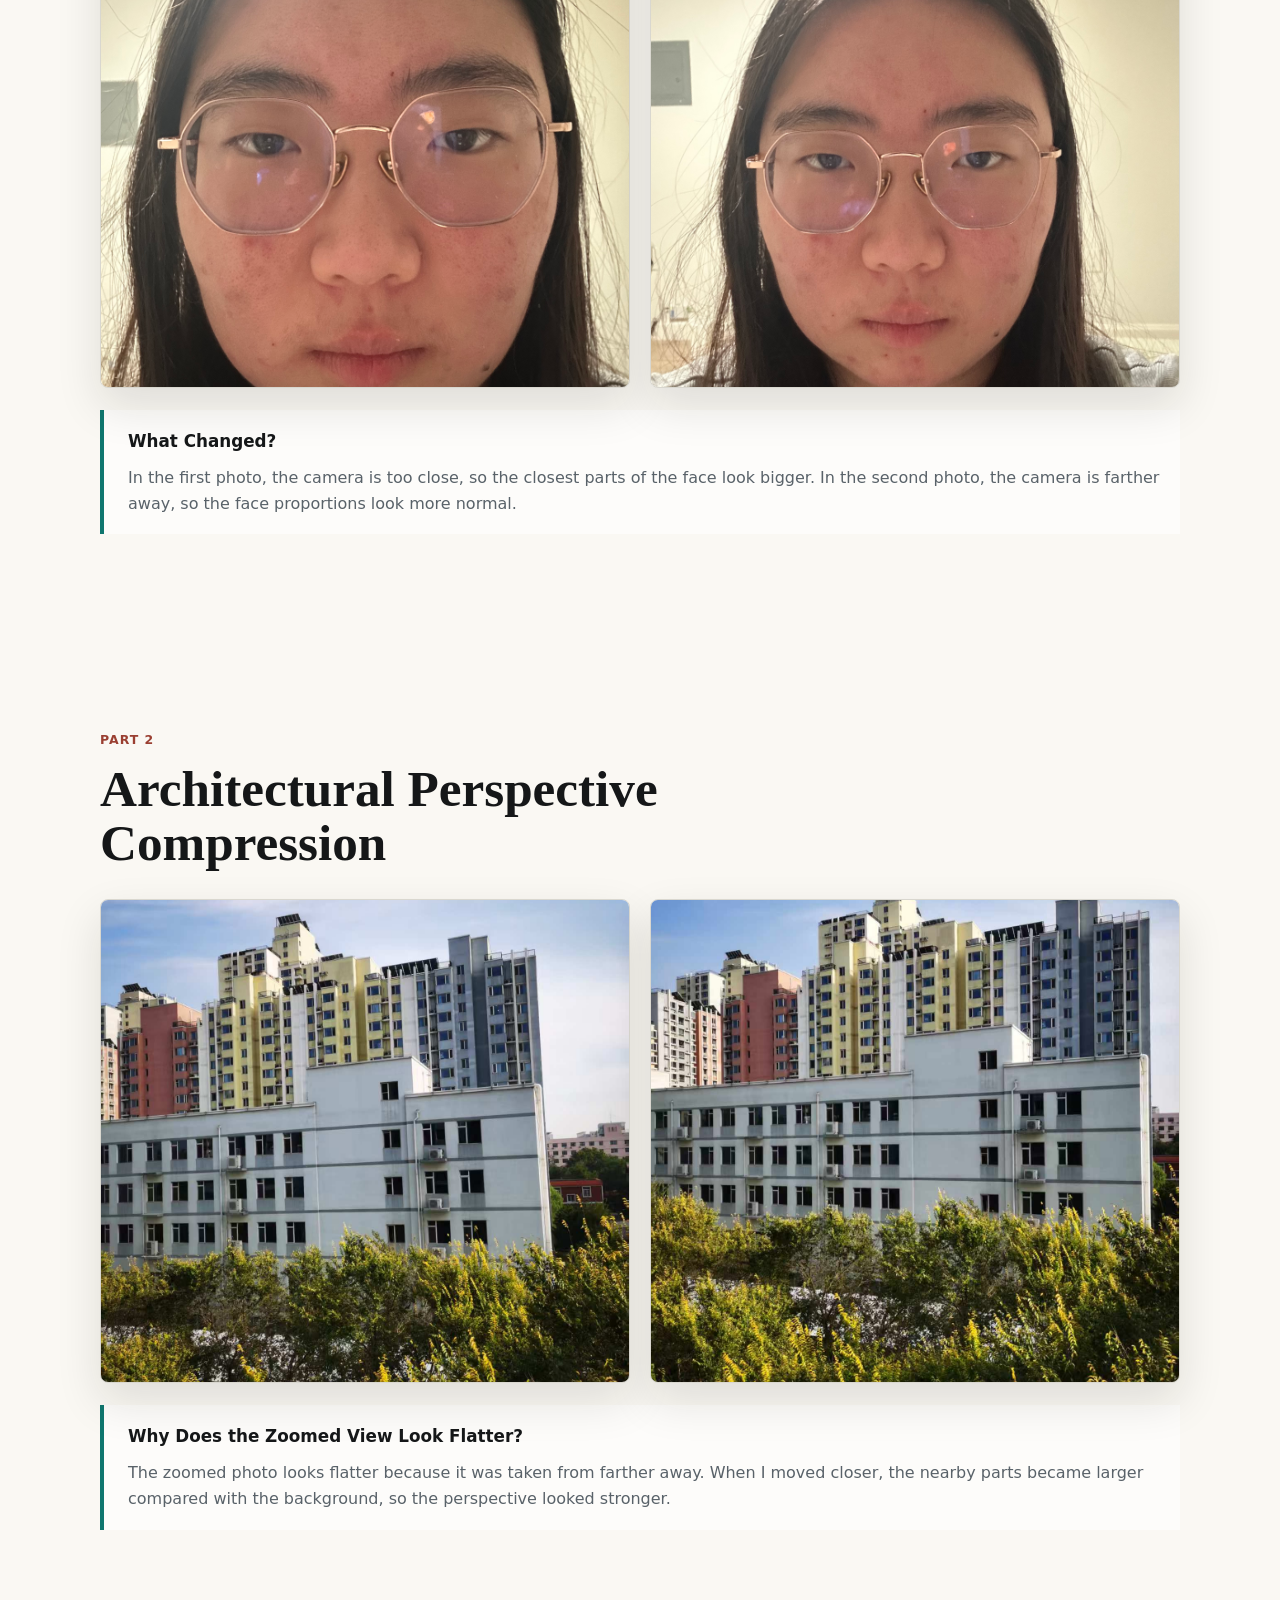
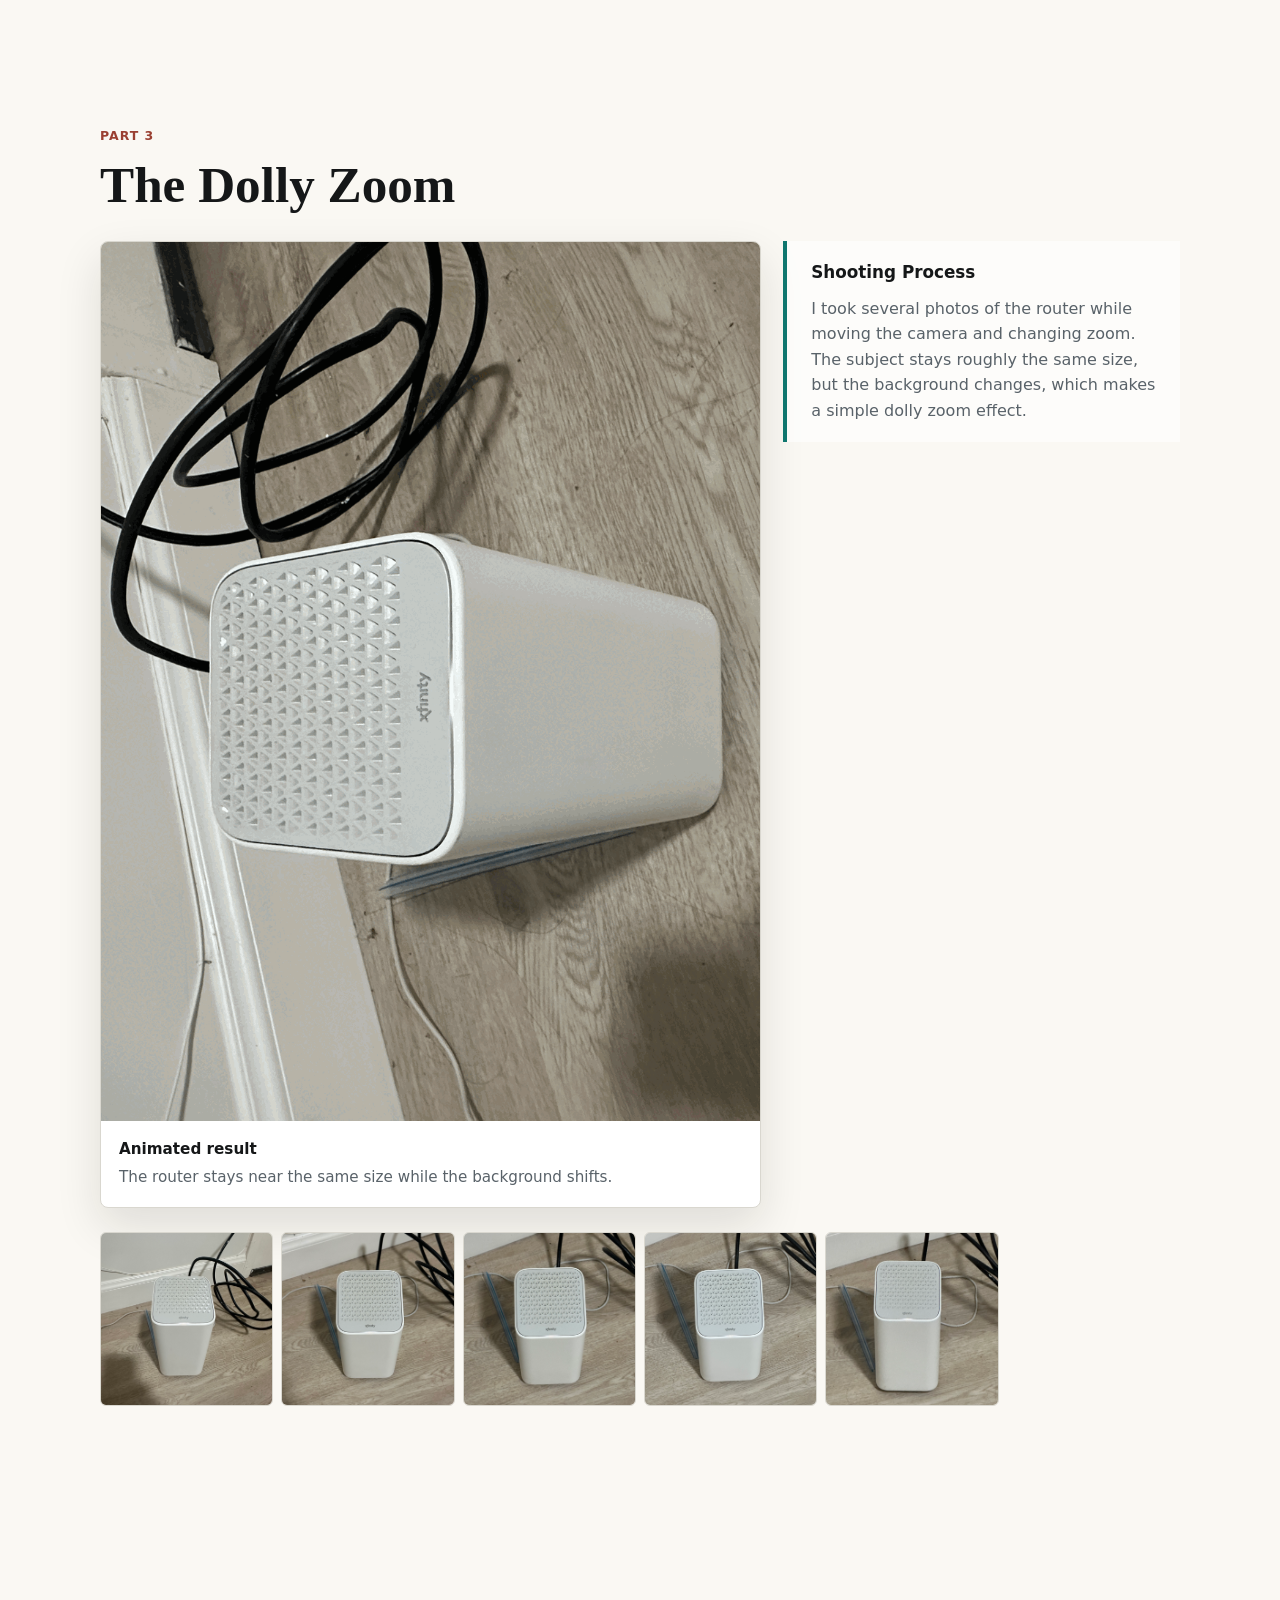
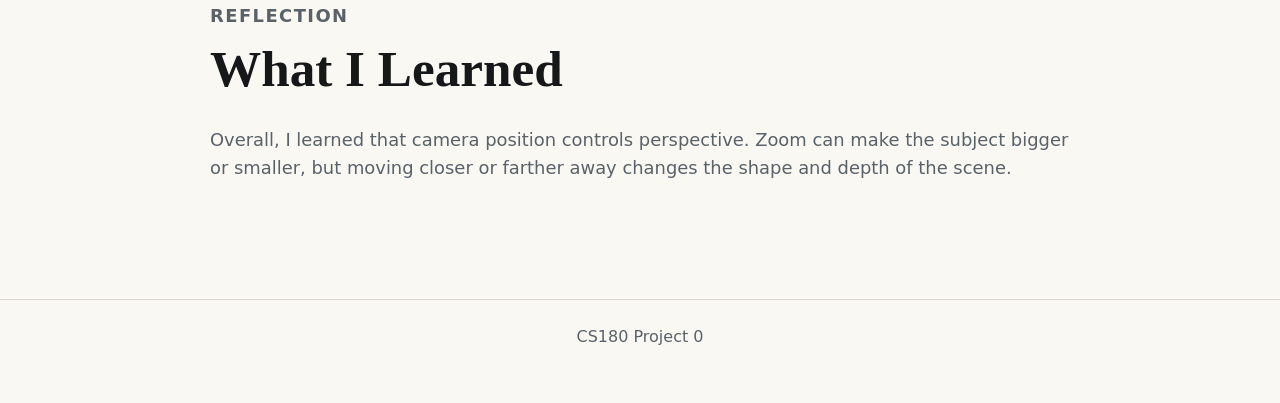
==== commit c2eaf183: "Move project 1 website into proj1" ====
--- a/index.html
+++ b/index.html
@@ -1,234 +1,198 @@
 <!doctype html>
 <html lang="en">
-<head>
-  <meta charset="utf-8">
-  <meta name="viewport" content="width=device-width, initial-scale=1">
-  <title>CS180 Project 1</title>
-  <style>
-    body {
-      margin: 0;
-      font-family: Arial, Helvetica, sans-serif;
-      line-height: 1.5;
-      color: #222;
-      background: #fafafa;
-    }
-    main {
-      max-width: 1050px;
-      margin: 0 auto;
-      padding: 32px 20px 60px;
-    }
-    h1 {
-      margin-bottom: 6px;
-      font-size: 34px;
-    }
-    h2 {
-      margin-top: 36px;
-      padding-bottom: 6px;
-      border-bottom: 1px solid #ccc;
-    }
-    p {
-      max-width: 850px;
-    }
-    code {
-      background: #eee;
-      padding: 2px 4px;
-      border-radius: 3px;
-    }
-    .grid {
-      display: grid;
-      grid-template-columns: repeat(auto-fit, minmax(220px, 1fr));
-      gap: 18px;
-      margin-top: 16px;
-    }
-    figure {
-      margin: 0;
-      background: white;
-      border: 1px solid #ddd;
-      padding: 10px;
-    }
-    img {
-      width: 100%;
-      display: block;
-      cursor: zoom-in;
-    }
-    figcaption {
-      margin-top: 8px;
-      font-size: 14px;
-    }
-    table {
-      border-collapse: collapse;
-      width: 100%;
-      background: white;
-      margin-top: 14px;
-      font-size: 14px;
-    }
-    th, td {
-      border: 1px solid #ddd;
-      padding: 8px;
-      text-align: left;
-    }
-    th {
-      background: #eee;
-    }
-  </style>
-</head>
-<body>
-  <main>
-    <h1>CS180 Project 1</h1>
-    <p>
-      In this project, I colorized Prokudin-Gorskii glass plate images. Each input image has
-      three grayscale images stacked vertically in BGR order. I split the image into B, G,
-      and R channels, aligned G and R to B, and stacked them into one RGB image.
-    </p>
+  <head>
+    <meta charset="utf-8" />
+    <meta name="viewport" content="width=device-width, initial-scale=1" />
+    <title>Project 0: Becoming Friends with Your Camera</title>
+    <meta
+      name="description"
+      content="A photography project exploring perspective, focal length, zoom, and the center of projection."
+    />
+    <link rel="stylesheet" href="assets/css/styles.css" />
+  </head>
+  <body>
+    <header class="site-header">
+      <nav class="nav" aria-label="Section navigation">
+        <a href="#portrait">Portrait</a>
+        <a href="#architecture">Architecture</a>
+        <a href="#dolly">Dolly Zoom</a>
+        <a href="#reflection">Reflection</a>
+      </nav>
+    </header>
 
-    <h2>Single-Scale Alignment</h2>
-    <p>
-      For the small JPG images, I used an exhaustive search over shifts from
-      <code>-15</code> to <code>15</code> pixels in both directions. I used sum of squared
-      differences as the score. I cropped the border before scoring so the black and white
-      borders would not affect the result too much.
-    </p>
-    <p>
-      For each candidate shift, I used <code>np.roll</code> to shift the channel, compared
-      the center crop to the blue channel, and kept the shift with the lowest SSD score.
-      I report shifts as <code>(dy, dx)</code>, where <code>dy</code> is vertical shift and
-      <code>dx</code> is horizontal shift.
-    </p>
-    <div class="grid">
-      <figure>
-        <img src="results/cathedral_result.jpg" alt="cathedral result">
-        <figcaption>cathedral.jpg, G: (5, 2), R: (12, 3)</figcaption>
-      </figure>
-      <figure>
-        <img src="results/monastery_result.jpg" alt="monastery result">
-        <figcaption>monastery.jpg, G: (-3, 2), R: (3, 2)</figcaption>
-      </figure>
-      <figure>
-        <img src="results/tobolsk_result.jpg" alt="tobolsk result">
-        <figcaption>tobolsk.jpg, G: (3, 3), R: (6, 3)</figcaption>
-      </figure>
-    </div>
+    <main>
+      <section class="hero" aria-labelledby="page-title">
+        <div class="hero-media">
+          <img
+            src="assets/images/hero.jpg"
+            alt="A selected project photograph showing perspective and depth"
+            data-placeholder="Hero image: replace assets/images/hero.jpg with your favorite project photo"
+          />
+        </div>
+        <div class="hero-copy">
+          <p class="eyebrow">CS180 Project 0</p>
+          <h1 id="page-title">Camera Perspective</h1>
+          <p>
+            In this project, I took a few photo pairs to see how distance and zoom
+            change perspective.
+          </p>
+          <dl class="meta">
+            <div>
+              <dt>Name</dt>
+              <dd>Jingyi Ge</dd>
+            </div>
+            <div>
+              <dt>Date</dt>
+              <dd>September 2026</dd>
+            </div>
+          </dl>
+        </div>
+      </section>
 
-    <h2>Image Pyramid Alignment</h2>
-    <p>
-      The TIFF images are much larger, so single-scale search would be too slow. I used an
-      image pyramid. I downsampled the image by a factor of two until it was small, found the
-      shift at the small scale, then scaled the shift back up and refined it at each level.
-    </p>
-    <p>
-      The recursive function first aligns the smallest version of the image. When it returns
-      to the next level, I multiply the previous shift by 2 and only search a small window
-      around that estimate. This keeps the search fast while still allowing large shifts in
-      the original image.
-    </p>
-    <p>
-      For the pyramid version, I used normalized cross-correlation (NCC) on the cropped
-      image centers. I subtract the mean from both cropped images and compute their dot
-      product divided by the product of their norms. Higher NCC means a better match.
-    </p>
+      <section class="section intro" id="overview">
+        <div class="section-heading">
+          <p class="eyebrow">Overview</p>
+          <h2>Overview</h2>
+        </div>
+        <p>
+          The main thing I noticed is that zoom and moving the camera are not the same.
+          Zoom changes the size of the image, but moving the camera changes the
+          perspective.
+        </p>
+      </section>
 
-    <table>
-      <thead>
-        <tr>
-          <th>Image</th>
-          <th>Green shift</th>
-          <th>Red shift</th>
-        </tr>
-      </thead>
-      <tbody>
-        <tr><td>cathedral.jpg</td><td>(5, 2)</td><td>(12, 3)</td></tr>
-        <tr><td>monastery.jpg</td><td>(-3, 2)</td><td>(3, 2)</td></tr>
-        <tr><td>tobolsk.jpg</td><td>(3, 3)</td><td>(6, 3)</td></tr>
-        <tr><td>church.tif</td><td>(25, 4)</td><td>(58, -4)</td></tr>
-        <tr><td>emir.tif</td><td>(49, 24)</td><td>(64, 44)</td></tr>
-        <tr><td>harvesters.tif</td><td>(60, 17)</td><td>(124, 14)</td></tr>
-        <tr><td>icon.tif</td><td>(41, 17)</td><td>(89, 23)</td></tr>
-        <tr><td>ilemselga.tif</td><td>(40, 7)</td><td>(130, 11)</td></tr>
-        <tr><td>melons.tif</td><td>(81, 10)</td><td>(178, 14)</td></tr>
-        <tr><td>religous_painting.tif</td><td>(28, 3)</td><td>(68, 7)</td></tr>
-        <tr><td>self_portrait.tif</td><td>(79, 29)</td><td>(176, 37)</td></tr>
-        <tr><td>siren.tif</td><td>(49, -6)</td><td>(96, -25)</td></tr>
-        <tr><td>three_generations.tif</td><td>(52, 14)</td><td>(111, 11)</td></tr>
-        <tr><td>wharf.tif</td><td>(15, -7)</td><td>(82, -16)</td></tr>
-        <tr><td>extra_1.tif</td><td>(47, -12)</td><td>(86, -43)</td></tr>
-        <tr><td>extra_2.tif</td><td>(59, 6)</td><td>(124, -5)</td></tr>
-        <tr><td>extra_3.tif</td><td>(32, 51)</td><td>(84, 101)</td></tr>
-      </tbody>
-    </table>
+      <section class="section" id="portrait">
+        <div class="section-heading">
+          <p class="eyebrow">Part 1</p>
+          <h2>Selfie: The Wrong Way vs. The Right Way</h2>
+        </div>
+        <div class="comparison-grid">
+          <figure class="photo-card">
+            <img
+              src="assets/images/portrait-close.jpg"
+              alt="Close-up portrait taken from a short distance"
+              data-placeholder="Replace with your close-up portrait"
+            />
+            <figcaption>
+              <strong>Close camera position</strong>
+              The camera is very close, so the face looks more distorted.
+            </figcaption>
+          </figure>
+          <figure class="photo-card">
+            <img
+              src="assets/images/portrait-zoom.jpg"
+              alt="Portrait taken from farther away with zoom"
+              data-placeholder="Replace with your stepped-back zoom portrait"
+            />
+            <figcaption>
+              <strong>Stepped back with zoom</strong>
+              I stepped back and zoomed in, so the face looks more natural.
+            </figcaption>
+          </figure>
+        </div>
+        <div class="analysis-block">
+          <h3>What Changed?</h3>
+          <p>
+            In the first photo, the camera is too close, so the closest parts of the
+            face look bigger. In the second photo, the camera is farther away, so the
+            face proportions look more normal.
+          </p>
+        </div>
+      </section>
 
-    <div class="grid">
-      <figure><img src="results_pyramid/church_result.jpg" alt="church"><figcaption>church</figcaption></figure>
-      <figure><img src="results_pyramid/emir_result.jpg" alt="emir"><figcaption>emir, basic NCC</figcaption></figure>
-      <figure><img src="results_pyramid/harvesters_result.jpg" alt="harvesters"><figcaption>harvesters</figcaption></figure>
-      <figure><img src="results_pyramid/icon_result.jpg" alt="icon"><figcaption>icon</figcaption></figure>
-      <figure><img src="results_pyramid/ilemselga_result.jpg" alt="ilemselga"><figcaption>ilemselga</figcaption></figure>
-      <figure><img src="results_pyramid/melons_result.jpg" alt="melons"><figcaption>melons</figcaption></figure>
-      <figure><img src="results_pyramid/religous_painting_result.jpg" alt="religous painting"><figcaption>religous painting</figcaption></figure>
-      <figure><img src="results_pyramid/self_portrait_result.jpg" alt="self portrait"><figcaption>self portrait</figcaption></figure>
-      <figure><img src="results_pyramid/three_generations_result.jpg" alt="three generations"><figcaption>three generations</figcaption></figure>
-      <figure><img src="results_pyramid/siren_result.jpg" alt="siren"><figcaption>siren</figcaption></figure>
-      <figure><img src="results_pyramid/wharf_result.jpg" alt="wharf"><figcaption>wharf</figcaption></figure>
-    </div>
+      <section class="section" id="architecture">
+        <div class="section-heading">
+          <p class="eyebrow">Part 2</p>
+          <h2>Architectural Perspective Compression</h2>
+        </div>
+        <div class="comparison-grid">
+          <figure class="photo-card">
+            <img
+              src="assets/images/building-zoom.jpg"
+              alt="Building photographed from far away with zoom"
+              data-placeholder="Replace with your far-away zoomed building photo"
+            />
+            <figcaption>
+              <strong>Far away with zoom</strong>
+              From farther away, the buildings look more compressed.
+            </figcaption>
+          </figure>
+          <figure class="photo-card">
+            <img
+              src="assets/images/building-wide.jpg"
+              alt="Building photographed from closer up without zoom"
+              data-placeholder="Replace with your close wide-angle building photo"
+            />
+            <figcaption>
+              <strong>Closer without zoom</strong>
+              From closer up, the scene has a stronger sense of depth.
+            </figcaption>
+          </figure>
+        </div>
+        <div class="analysis-block">
+          <h3>Why Does the Zoomed View Look Flatter?</h3>
+          <p>
+            The zoomed photo looks flatter because it was taken from farther away.
+            When I moved closer, the nearby parts became larger compared with the
+            background, so the perspective looked stronger.
+          </p>
+        </div>
+      </section>
 
-    <h2>Additional Images</h2>
-    <p>
-      I also ran the same pyramid alignment on three additional glass negative images from
-      the Prokudin-Gorskii collection.
-    </p>
-    <div class="grid">
-      <figure>
-        <img src="results_pyramid/extra_1_result.jpg" alt="extra 1">
-        <figcaption>extra_1.tif, G: (47, -12), R: (86, -43)</figcaption>
-      </figure>
-      <figure>
-        <img src="results_pyramid/extra_2_result.jpg" alt="extra 2">
-        <figcaption>extra_2.tif, G: (59, 6), R: (124, -5)</figcaption>
-      </figure>
-      <figure>
-        <img src="results_pyramid/extra_3_result.jpg" alt="extra 3">
-        <figcaption>extra_3.tif, G: (32, 51), R: (84, 101)</figcaption>
-      </figure>
-    </div>
+      <section class="section dolly" id="dolly">
+        <div class="section-heading">
+          <p class="eyebrow">Part 3</p>
+          <h2>The Dolly Zoom</h2>
+        </div>
+        <div class="dolly-layout">
+          <figure class="photo-card feature-card">
+            <img
+              src="assets/gifs/dolly-zoom.gif"
+              alt="Animated dolly zoom made from still photos"
+              data-placeholder="Replace with your animated dolly zoom GIF"
+            />
+            <figcaption>
+              <strong>Animated result</strong>
+              The router stays near the same size while the background shifts.
+            </figcaption>
+          </figure>
+          <div class="analysis-block">
+            <h3>Shooting Process</h3>
+            <p>
+              I took several photos of the router while moving the camera and changing
+              zoom. The subject stays roughly the same size, but the background changes,
+              which makes a simple dolly zoom effect.
+            </p>
+          </div>
+        </div>
+        <div class="strip" aria-label="Dolly zoom frame strip">
+          <img src="assets/images/dolly-01.jpg" alt="Dolly zoom frame 1" />
+          <img src="assets/images/dolly-02.jpg" alt="Dolly zoom frame 2" />
+          <img src="assets/images/dolly-03.jpg" alt="Dolly zoom frame 3" />
+          <img src="assets/images/dolly-04.jpg" alt="Dolly zoom frame 4" />
+          <img src="assets/images/dolly-05.jpg" alt="Dolly zoom frame 5" />
+        </div>
+      </section>
 
-    <h2>Better Features: Gradient Alignment</h2>
-    <p>
-      The basic NCC result for <code>emir.tif</code> was not very good. The channels have
-      very different brightness values, especially on the robe, so raw pixel values are not
-      always a good feature. I tried using gradient magnitude instead. I found the shifts on
-      the gradient images, then applied those shifts to the original channels.
-    </p>
-    <p>
-      This was the main failure case for the basic method. With raw NCC, the red channel is
-      pulled to the wrong location because matching brightness is not the same as matching
-      structure. The gradient version uses edges instead, so it lines up the face, robe, and
-      background better.
-    </p>
-    <div class="grid">
-      <figure>
-        <img src="results_pyramid/emir_result.jpg" alt="basic emir result">
-        <figcaption>Basic NCC result: G (49, 24), R (64, 44)</figcaption>
-      </figure>
-      <figure>
-        <img src="results_better_features/emir_edge_result.jpg" alt="edge emir result">
-        <figcaption>Gradient feature result: G (49, 24), R (107, 40)</figcaption>
-      </figure>
-    </div>
+      <section class="section reflection" id="reflection">
+        <div class="section-heading">
+          <p class="eyebrow">Reflection</p>
+          <h2>What I Learned</h2>
+        </div>
+        <p>
+          Overall, I learned that camera position controls perspective. Zoom can make
+          the subject bigger or smaller, but moving closer or farther away changes the
+          shape and depth of the scene.
+        </p>
+      </section>
+    </main>
 
-    <h2>Notes</h2>
-    <p>
-      Some results still have colored borders because I did not implement automatic cropping.
-      The main content is aligned well for most images. I used the same parameters for all
-      images instead of tuning each one separately.
-    </p>
-  </main>
-  <script>
-    document.querySelectorAll("figure img").forEach(function(img) {
-      var link = document.createElement("a");
-      link.href = img.getAttribute("src");
-      link.target = "_blank";
-      img.parentNode.insertBefore(link, img);
-      link.appendChild(img);
-    });
-  </script>
-</body>
+    <footer class="footer">
+      <p>
+        CS180 Project 0
+      </p>
+    </footer>
+
+    <script src="assets/js/placeholders.js"></script>
+  </body>
 </html>
--- a/assets/css/styles.css
+++ b/assets/css/styles.css
@@ -0,0 +1,314 @@
+:root {
+  color-scheme: light;
+  --ink: #151718;
+  --muted: #596269;
+  --paper: #faf8f3;
+  --surface: #ffffff;
+  --line: #d9d7cf;
+  --accent: #0f766e;
+  --accent-dark: #124f4a;
+  --brick: #9a3f31;
+  --gold: #c38b28;
+  --shadow: 0 18px 45px rgba(23, 23, 20, 0.12);
+  --radius: 8px;
+  font-family:
+    Inter, ui-sans-serif, system-ui, -apple-system, BlinkMacSystemFont, "Segoe UI",
+    sans-serif;
+}
+
+* {
+  box-sizing: border-box;
+}
+
+html {
+  scroll-behavior: smooth;
+}
+
+body {
+  margin: 0;
+  background: var(--paper);
+  color: var(--ink);
+  line-height: 1.6;
+}
+
+img {
+  display: block;
+  width: 100%;
+  height: 100%;
+  object-fit: cover;
+  background: #ece8de;
+}
+
+.site-header {
+  position: sticky;
+  top: 0;
+  z-index: 10;
+  border-bottom: 1px solid rgba(21, 23, 24, 0.14);
+  background: rgba(250, 248, 243, 0.88);
+  backdrop-filter: blur(16px);
+}
+
+.nav {
+  display: flex;
+  justify-content: center;
+  gap: clamp(12px, 3vw, 34px);
+  max-width: 1120px;
+  margin: 0 auto;
+  padding: 13px 20px;
+  overflow-x: auto;
+}
+
+.nav a {
+  color: var(--ink);
+  font-size: 0.9rem;
+  font-weight: 700;
+  text-decoration: none;
+  white-space: nowrap;
+}
+
+.nav a:hover,
+.nav a:focus-visible {
+  color: var(--accent);
+}
+
+.hero {
+  display: grid;
+  grid-template-columns: minmax(0, 1.1fr) minmax(340px, 0.9fr);
+  min-height: 88vh;
+  border-bottom: 1px solid var(--line);
+}
+
+.hero-media {
+  min-height: 480px;
+  background: #d8d1c2;
+}
+
+.hero-copy {
+  align-self: center;
+  max-width: 620px;
+  padding: clamp(42px, 8vw, 90px);
+}
+
+.eyebrow {
+  margin: 0 0 12px;
+  color: var(--brick);
+  font-size: 0.78rem;
+  font-weight: 800;
+  letter-spacing: 0.08em;
+  text-transform: uppercase;
+}
+
+h1,
+h2,
+h3,
+p {
+  margin-top: 0;
+}
+
+h1 {
+  margin-bottom: 22px;
+  font-family: Georgia, "Times New Roman", serif;
+  font-size: clamp(3rem, 7vw, 6.8rem);
+  line-height: 0.95;
+  letter-spacing: 0;
+}
+
+h2 {
+  margin-bottom: 16px;
+  font-family: Georgia, "Times New Roman", serif;
+  font-size: clamp(2rem, 4vw, 3.8rem);
+  line-height: 1.04;
+  letter-spacing: 0;
+}
+
+h3 {
+  margin-bottom: 10px;
+  font-size: 1.05rem;
+}
+
+.hero-copy > p {
+  max-width: 46rem;
+  color: var(--muted);
+  font-size: 1.12rem;
+}
+
+.meta {
+  display: grid;
+  grid-template-columns: repeat(2, minmax(0, 1fr));
+  gap: 14px;
+  margin: 34px 0 0;
+}
+
+.meta div {
+  border-top: 2px solid var(--ink);
+  padding-top: 10px;
+}
+
+.meta dt {
+  color: var(--muted);
+  font-size: 0.75rem;
+  font-weight: 800;
+  text-transform: uppercase;
+}
+
+.meta dd {
+  margin: 3px 0 0;
+  font-weight: 800;
+}
+
+.section {
+  max-width: 1120px;
+  margin: 0 auto;
+  padding: clamp(54px, 8vw, 98px) 20px;
+}
+
+.intro,
+.reflection {
+  max-width: 900px;
+}
+
+.intro p,
+.reflection p {
+  color: var(--muted);
+  font-size: 1.12rem;
+}
+
+.section-heading {
+  max-width: 780px;
+  margin-bottom: 30px;
+}
+
+.comparison-grid {
+  display: grid;
+  grid-template-columns: repeat(2, minmax(0, 1fr));
+  gap: 20px;
+}
+
+.photo-card {
+  margin: 0;
+  overflow: hidden;
+  border: 1px solid var(--line);
+  border-radius: var(--radius);
+  background: var(--surface);
+  box-shadow: var(--shadow);
+}
+
+.photo-card img {
+  aspect-ratio: 4 / 3;
+}
+
+.photo-card figcaption {
+  padding: 16px 18px 18px;
+  color: var(--muted);
+  font-size: 0.95rem;
+}
+
+.photo-card strong {
+  display: block;
+  margin-bottom: 4px;
+  color: var(--ink);
+}
+
+.analysis-block {
+  margin-top: 22px;
+  border-left: 4px solid var(--accent);
+  padding: 18px 20px 18px 24px;
+  background: rgba(255, 255, 255, 0.62);
+}
+
+.analysis-block p {
+  margin-bottom: 0;
+  color: var(--muted);
+}
+
+.dolly-layout {
+  display: grid;
+  grid-template-columns: minmax(0, 1.25fr) minmax(300px, 0.75fr);
+  gap: 22px;
+  align-items: start;
+}
+
+.dolly-layout .analysis-block {
+  margin-top: 0;
+}
+
+.feature-card img {
+  aspect-ratio: 3 / 4;
+}
+
+.strip {
+  display: grid;
+  grid-template-columns: repeat(6, minmax(0, 1fr));
+  gap: 8px;
+  margin-top: 24px;
+}
+
+.strip img {
+  aspect-ratio: 1 / 1;
+  border-radius: 6px;
+  border: 1px solid var(--line);
+}
+
+.footer {
+  border-top: 1px solid var(--line);
+  padding: 24px 20px 38px;
+  color: var(--muted);
+  text-align: center;
+}
+
+.missing-image {
+  display: grid;
+  min-height: 240px;
+  place-items: center;
+  padding: 24px;
+  background:
+    linear-gradient(135deg, rgba(15, 118, 110, 0.18), rgba(154, 63, 49, 0.14)),
+    #f1ece1;
+  color: var(--accent-dark);
+  font-weight: 800;
+  text-align: center;
+}
+
+@media (max-width: 820px) {
+  .hero,
+  .comparison-grid,
+  .dolly-layout {
+    grid-template-columns: 1fr;
+  }
+
+  .hero {
+    min-height: auto;
+  }
+
+  .hero-media {
+    min-height: 46vh;
+  }
+
+  .hero-copy {
+    padding: 38px 20px 52px;
+  }
+
+  .meta {
+    grid-template-columns: 1fr;
+  }
+
+  .strip {
+    grid-template-columns: repeat(3, minmax(0, 1fr));
+  }
+}
+
+@media print {
+  .site-header {
+    position: static;
+  }
+
+  .section {
+    break-inside: avoid;
+    padding-top: 44px;
+    padding-bottom: 44px;
+  }
+
+  .hero {
+    min-height: auto;
+  }
+}
